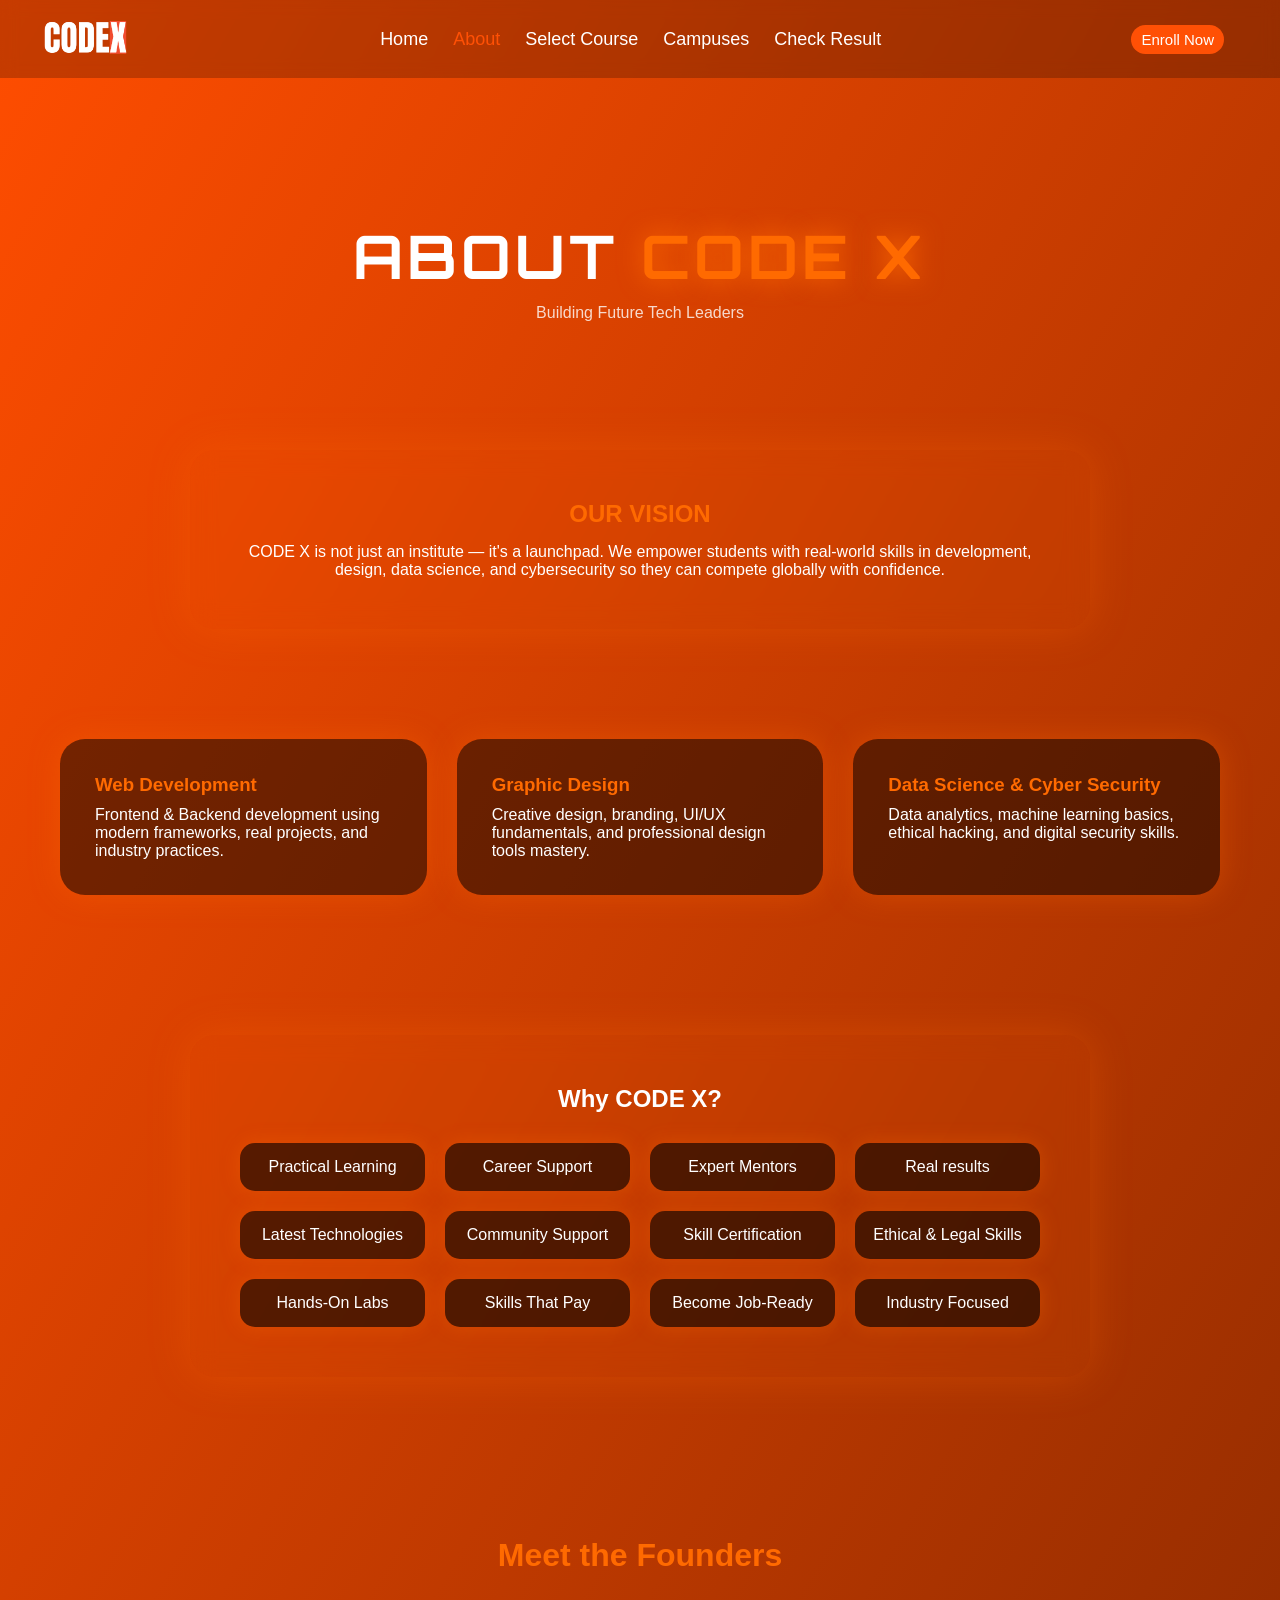
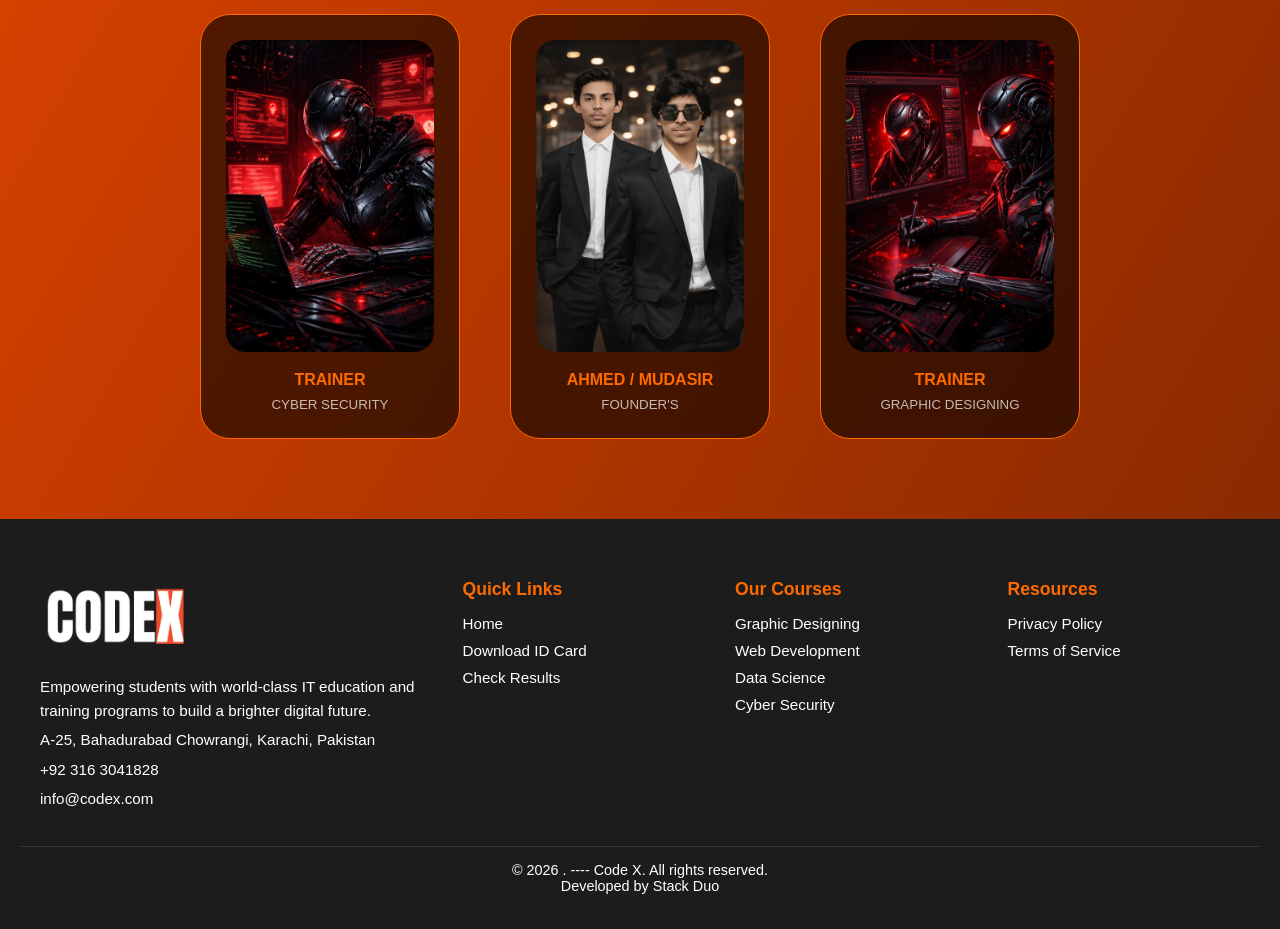
==== about.html @ 14b58bdc "card UI UX done" ====
<!DOCTYPE html>
<html lang="en">
<head>
  <meta charset="UTF-8" />
  <meta name="viewport" content="width=device-width, initial-scale=1.0" />
  <title>Code X - About</title>
  <!-- <link rel="stylesheet" href="style.css" /> -->
  <link rel="stylesheet" href="about.css">
  <link href="https://fonts.googleapis.com/css2?family=Orbitron:wght@400;600&family=Poppins:wght@300;400;500&display=swap" rel="stylesheet">
</head>
<body>

  <!-- HEADER START -->
  <header class="navbar">
    <div class="logo">
      <a href="index.html">
        <img src="./Images/codex withou bg head.png" alt="Code X Logo">
      </a>
    </div>

    <ul class="nav-links">
      <li><a href="index.html">Home</a></li>
      <li><a href="about.html" class="active">About</a></li>

      <li class="dropdown" onmouseover="show()" onmouseout="hide()">
        Select Course
        <div class="dropdown-menu" id="courseMenu">
          <p><a href="reg-form.html">graphic designing</a></p>
          <p><a href="reg-form.html">web-development</a></p>
          <p><a href="reg-form.html">data science</a></p>
          <p><a href="reg-form.html">cyber security</a></p>
        </div>
      </li>

      <li><a href="campuses.html">Campuses</a></li>
      <li><a href="check.html">Check Result</a></li>
    </ul>

    <button class="enroll-btn"><a href="reg-form.html">Enroll Now</a></button>
  </header>
  <!-- HEADER-END -->

  <section class="hero-about">
    <h1>ABOUT <span>CODE X</span></h1>
    <p>Building Future Tech Leaders</p>
  </section>

  <section class="vision glass">
    <h2>OUR VISION</h2>
    <p>
      CODE X is not just an institute — it's a launchpad.
      We empower students with real-world skills in development,
      design, data science, and cybersecurity so they can compete
      globally with confidence.
    </p>
  </section>

  <section class="courses">
    <div class="course glow">
      <h3>Web Development</h3>
      <p>Frontend & Backend development using modern frameworks,
         real projects, and industry practices.</p>
    </div>

    <div class="course glow">
      <h3>Graphic Design</h3>
      <p>Creative design, branding, UI/UX fundamentals, and
         professional design tools mastery.</p>
    </div>

    <div class="course glow">
      <h3>Data Science & Cyber Security</h3>
      <p>Data analytics, machine learning basics, ethical hacking,
         and digital security skills.</p>
    </div>
  </section>

  <section class="why glass">
    <h2>Why CODE X?</h2>
    <div class="why-grid">
      <span>Practical Learning</span>
      <span>Career Support</span>
      <span>Expert Mentors</span>
      <span>Real results</span>
      <span>Latest Technologies</span>
      <span>Community Support</span>
      <span>Skill Certification</span>
      <span>Ethical & Legal Skills</span>
      <span>Hands-On Labs</span>
      <span>Skills That Pay</span>
      <span>Become Job-Ready</span>
      <span>Industry Focused</span>
    </div>
  </section>

  <section class="founders">
    <h2>Meet the Founders</h2>
    <div class="founder-wrap">
      <div class="founder-card">
        <img src="Images/ROBORT-E.png" alt="Trainer Cyber">
        <h4>TRAINER</h4>
        <small>CYBER SECURITY</small>
      </div>

      <div class="founder-card">
        <img src="Images/founders.png" alt="Founder">
        <h4>AHMED / MUDASIR</h4>
        <small>FOUNDER'S</small>
      </div>

      <div class="founder-card">
        <img src="Images/ROBORT=T.png" alt="Trainer Graphic">
        <h4>TRAINER</h4>
        <small>GRAPHIC DESIGNING</small>
      </div>
    </div>
  </section>

<!-- FOOTER START -->
<footer class="footer">
  <div class="footer-container">
    <!-- Logo & Description -->
    <div class="footer-about">
      <img src="./Images/codex withou bg head.png" alt="Code X Logo" class="footer-logo">
      <p>Empowering students with world-class IT education and training programs to build a brighter digital future.</p>
      <p><i class="fas fa-map-marker-alt"></i> A-25, Bahadurabad Chowrangi, Karachi, Pakistan</p>
      <p><i class="fas fa-phone-alt"></i> +92 316 3041828</p>
      <p><i class="fas fa-envelope"></i> info@codex.com</p>
    </div>

    <!-- Quick Links -->
    <div class="footer-links">
      <h3>Quick Links</h3>
      <ul>
        <li>Home</li>
        <li>Download ID Card</li>
        <li>Check Results</li>
      </ul>
    </div>

    <!-- Our Courses -->
    <div class="footer-courses">
      <h3>Our Courses</h3>
      <ul>
        <li>Graphic Designing</li>
        <li>Web Development</li>
        <li>Data Science</li>
        <li>Cyber Security</li>
      </ul>
    </div>

    <!-- Resources -->
    <div class="footer-resources">
      <h3>Resources</h3>
      <ul>
        <li>Privacy Policy</li>
        <li>Terms of Service</li>
      </ul>
    </div>
  </div>

  <!-- Footer Bottom -->
  <div class="footer-bottom">
    <p>© 2026 . ---- Code X. All rights reserved. <br> Developed by Stack Duo</p>
  </div>
</footer>




  
  <script src="script.js"></script>
</body>
</html>
---- style.css ----
* {
  margin: 0;
  padding: 0;
  box-sizing: border-box;
}

body {
  min-height: 150vh;
  font-family: Arial, Helvetica, sans-serif;

  background: linear-gradient(
    120deg,
    #ff4d00,
    #000000,
    #ff5005
  );

  background-size: 400% 400%;
  animation: gradientMove 8s ease infinite;
  
  display: flex;
  flex-direction: column;

  margin: 0;

}

/* GRADIENT ANIMATION */
@keyframes gradientMove {
  0% { background-position: 0% 50%; }
  50% { background-position: 100% 50%; }
  100% { background-position: 0% 50%; }
}
 /* header start */
/* NAVBAR */
.navbar {
  position: fixed;
  top: 0;
  left: 0;
  width: 100%;

  display: flex;
  align-items: center;
  justify-content: space-between;
  padding: 15px 40px;

  background: rgba(0, 0, 0, 0.218);
  backdrop-filter: blur(8px);
  z-index: 1000;
  
}


.navbar a{
  text-decoration: none;
  color: white;
    font-size: 18px;
  cursor: pointer;
  position: relative;  
}

.nav-links li a {
  color: white;             /* default color for all links */
  font-size: 18px;
  text-decoration: none;
  cursor: pointer;
  position: relative;
  transition: color 0.3s;
}

/* Hover effect */
.nav-links li a:hover {
  color: #ff5005;           /* hover color */
}

/* Active/current link */
.nav-links li a.active {
  color: #ff5005;           /* highlight color for active link */
  font-weight: bold;         /* optional: makes it stand out */
}






/* LOGO */
.logo img {
  width: 90px;
}

/* NAV LINKS */
.nav-links {
  display: flex;
  list-style: none;
  gap: 25px;
}

.nav-links li {
  color: white;
  font-size: 18px;
  cursor: pointer;
  position: relative;
}


/* DROPDOWN */
.dropdown-menu {
  position: absolute;
  top: 30px;
  left: 0;
  background: #ff5005;
  border-radius: 8px;
  display: none;
  min-width: 180px;
}

.dropdown-menu p {
  padding: 10px;
  color: white;
}

.dropdown-menu p:hover {
  background: rgba(0,0,0,0.2);
}

/* BUTTON */
.enroll-btn {
  background: #ff5005;
  border: none;         
  padding: 6px 10px;
  border-radius: 20px;
  color: white;
  cursor: pointer;
  margin-right: 16px;
}

.enroll-btn a{
  text-decoration: none;
 font-size: 15px;
}

.enroll-btn:hover {
  background: #ff6a4d;
}
 /* header end */

 
/* HERO SECTION */



.hero h1 {
  font-size: 72px;
  color: #ffffff;

  text-shadow:    
    0 0 10px #ff5005,
    0 0 20px #ff5005,
    0 0 40px #ff0000,
    0 0 80px #ffffff;
    font-family: 'Segoe UI', Tahoma, Geneva, Verdana, sans-serif

}

.hero h2{
    margin-top: 30px;
    margin-bottom: 30px;
}
.typing-text {
  font-size: 30px;  
  color: #ffffff;
  font-weight: bold;
  text-shadow:
    0 0 5px #ffffff,
    0 0 10px #ff5005,
    0 0 20px hsl(0, 100%, 100%);
  border-right: 2px solid #ff5005;
  padding-right: 2px;
  white-space: nowrap;
  overflow: hidden;
}

.hero button{
    margin-top: 15px;
}

    html {
  scroll-behavior: smooth;
}

.hero{
    
  position: absolute;
  top: 50%;
  left: 50%;
  transform: translate(-50%, -50%);
  text-align: center;
  width: 600px;
  height: 200px;
  border-radius: 50px;
  background: rgba(255, 255, 255, 0);
  backdrop-filter: blur(14px);
  -webkit-backdrop-filter: blur(14px);

  border: 1px solid rgba(255, 255, 255, 0.292);
  box-shadow:
    inset 0 1px 1px rgba(255, 255, 255, 0.15),
    0 10px 35px rgba(255, 255, 255, 0.6);
}

.hero-btn a{
  text-decoration: none;
  color: #ffffff;
}



.hero-btn {
  background: #ff5005;
  border: none;         
  padding: 8px 18px;
  border-radius: 20px;
  color: white;
  font-weight: bold;
  cursor: pointer;
  margin-right: 16px;
}

.hero-btn:hover {
  background: #ff6a4d;
    transform: translateY(-2px);
  box-shadow: 0 10px 25px rgba(255, 122, 0, 0.35);
}

a{
  font-size: 16px;
  text-decoration: none;
}

.footer {
  background-color: #1c1c1c;
  color: #fff;
  padding: 60px 20px 20px 20px;
  font-family: 'Arial', sans-serif;
}

.footer-container {
  display: flex;
  flex-wrap: wrap;
  justify-content: space-between;
  max-width: 1200px;
  margin: auto;
  gap: 40px;
}

.footer-about {
  flex: 1 1 300px;
}

.footer-about .footer-logo {
  width: 150px;
  margin-bottom: 15px;
}

.footer-about p {
  font-size: 0.95em;
  line-height: 1.6;
  margin: 5px 0;
}

.footer-links, .footer-courses, .footer-resources {
  flex: 1 1 150px;
}

.footer-links h3,
.footer-courses h3,
.footer-resources h3 {
  color: #ff6a00;
  margin-bottom: 15px;
  font-size: 1.1em;
}

.footer-links ul,
.footer-courses ul,
.footer-resources ul {
  list-style: none;
  padding: 0;
}

.footer-links ul li,
.footer-courses ul li,
.footer-resources ul li {
  margin-bottom: 10px;
  font-size: 0.95em;
}

.footer-bottom {
  text-align: center;
  padding: 15px 0;
  border-top: 1px solid #333;
  font-size: 0.9em;
  margin-top: 30px;
}
main {
  flex: 1; /* content space le, footer ko neeche push kare */
}
.footer {
  margin-top: auto; /* automatically footer ko bottom me push kare */
}
.active {
  color: #ff5005 !important;
}
---- about.css ----
*{
  margin:0;
  padding:0;
  box-sizing:border-box;
}

body{
  font-family:'Poppins',sans-serif;

  color:#fff;
}

/* HERO */
.hero-about{
  height:60vh;
  display:flex;
  flex-direction:column;
  justify-content:center;
  align-items:center;
}

.hero-about h1{
  font-family:'Orbitron',sans-serif;
  font-size:60px;
  letter-spacing:4px;
}

.hero-about span{
  color:#ff6a00;
  text-shadow:0 0 25px #ff6a00;
}

.hero-about p{
  margin-top:10px;
  opacity:.8;
}

/* GLASS EFFECT */
.glass{
  background:rgba(255,106,0,.08);
  backdrop-filter:blur(12px);
  border-radius:25px;
  box-shadow:0 0 40px rgba(255,106,0,.3);
}

/* VISION */
.vision{
  max-width:900px;
  margin:50px auto;
  padding:50px;
  text-align:center;
  margin-top: -90px;
}

.vision h2{
  color:#ff6a00;
  margin-bottom:15px;
}

/* COURSES */
.courses{
  display:grid;
  grid-template-columns:repeat(auto-fit,minmax(280px,1fr));
  gap:30px;
  padding:60px;
}

.course{
  padding:35px;
  border-radius:25px;
  background:rgba(0,0,0,.5);
  transition:.4s;
}

.course h3{
  color:#ff6a00;
  margin-bottom:10px;
}

.course:hover{
  transform:translateY(-15px) scale(1.03);
}

/* GLOW */
.glow{
  box-shadow:0 0 30px rgba(255,106,0,.35);
}

/* WHY */
.why{
  max-width:900px;
  margin:80px auto;
  padding:50px;
  text-align:center;
}

.why-grid{
  display:grid;
  grid-template-columns:repeat(auto-fit,minmax(180px,1fr));
  gap:20px;
  margin-top:30px;
}

.why-grid span{
  padding:15px;
  border-radius:15px;
  background:rgba(0,0,0,.6);
  box-shadow:0 0 20px rgba(255,106,0,.3);
}

/* FOUNDERS */
.founders{
  text-align: center;
  padding: 80px 20px;
}

/* Heading */
.founders h2{
  color: #ff6a00;
  font-size: 32px;
  margin-bottom: 40px;
}

/* Cards Wrapper */
.founder-wrap{
  display: flex;
  justify-content: center;
  gap: 50px;
  flex-wrap: wrap;
}

/* Card */
.founder-card{
  width: 260px;
  padding: 25px;
  border-radius: 30px;
  background: rgba(0,0,0,.6);
  transition: 0.4s ease;
  border: 1px solid #ff6a00;
}

/* Image */
.founder-card img{
  width: 100%;
  border-radius: 20px;
  margin-bottom: 15px;
}

/* Hover */
.founder-card:hover{
  transform: scale(1.08);
  box-shadow: 0 0 25px rgba(255,106,0,0.6);
}

/* Name */
.founder-card h4{
  color: #ff6a00;
  margin-bottom: 6px;
}

/* Role */
.founder-card small{
  color: #fff;
  opacity: 0.7;
}



.footer {
  background-color: #1c1c1c;
  color: #fff;
  padding: 60px 20px 20px 20px;
  font-family: 'Arial', sans-serif;
}

.footer-container {
  display: flex;
  flex-wrap: wrap;
  justify-content: space-between;
  max-width: 1200px;
  margin: auto;
  gap: 40px;
}

.footer-about {
  flex: 1 1 300px;
}

.footer-about .footer-logo {
  width: 150px;
  margin-bottom: 15px;
}

.footer-about p {
  font-size: 0.95em;
  line-height: 1.6;
  margin: 5px 0;
}

.footer-links, .footer-courses, .footer-resources {
  flex: 1 1 150px;
}

.footer-links h3,
.footer-courses h3,
.footer-resources h3 {
  color: #ff6a00;
  margin-bottom: 15px;
  font-size: 1.1em;
}

.footer-links ul,
.footer-courses ul,
.footer-resources ul {
  list-style: none;
  padding: 0;
}

.footer-links ul li,
.footer-courses ul li,
.footer-resources ul li {
  margin-bottom: 10px;
  font-size: 0.95em;
}

.footer-bottom {
  text-align: center;
  padding: 15px 0;
  border-top: 1px solid #333;
  font-size: 0.9em;
  margin-top: 30px;
}
main {
  flex: 1; /* content space le, footer ko neeche push kare */
}
.footer {
  margin-top: auto; /* automatically footer ko bottom me push kare */
}

* {
  margin: 0;
  padding: 0;
  box-sizing: border-box;
}

body {
  min-height: 150vh;
  font-family: Arial, Helvetica, sans-serif;

  background: linear-gradient(
    120deg,
    #ff4d00,
    #000000,
    #ff5005
  );

  background-size: 400% 400%;
  animation: gradientMove 8s ease infinite;
  
  /* display: flex; */
  flex-direction: column;

  margin: 0;

}

/* GRADIENT ANIMATION */
@keyframes gradientMove {
  0% { background-position: 0% 50%; }
  50% { background-position: 100% 50%; }
  100% { background-position: 0% 50%; }
}
 /* header start */
/* NAVBAR */
.navbar {
  position: fixed;
  top: 0;
  left: 0;
  width: 100%;

  display: flex;
  align-items: center;
  justify-content: space-between;
  padding: 15px 40px;

  background: rgba(0, 0, 0, 0.218);
  backdrop-filter: blur(8px);
  z-index: 1000;
  
}
 
.navbar a{
  text-decoration: none;
  color: white;
    font-size: 18px;
  cursor: pointer;
  position: relative;  
}

/* LOGO */
.logo img {
  width: 90px;
}

/* NAV LINKS */
.nav-links {
  display: flex;
  list-style: none;
  gap: 25px;
}

.nav-links li {
  color: white;
  font-size: 18px;
  cursor: pointer;
  position: relative;
}

.nav-links li:hover {
  color: #ff5005;
}

/* DROPDOWN */
.dropdown-menu {
  position: absolute;
  top: 30px;
  left: 0;
  background: #ff5005;
  border-radius: 8px;
  display: none;
  min-width: 180px;
}

.dropdown-menu p {
  padding: 10px;
  color: white;
}

.dropdown-menu p:hover {
  background: rgba(0,0,0,0.2);
}

/* BUTTON */
.enroll-btn {
  background: #ff5005;
  border: none;         
  padding: 6px 10px;
  border-radius: 20px;
  color: white;
  cursor: pointer;
  margin-right: 16px;
}

.enroll-btn a{
  text-decoration: none;
 font-size: 15px;
}

.enroll-btn:hover {
  background: #ff6a4d;
}
.active {
  color: #ff5005 !important;
  }
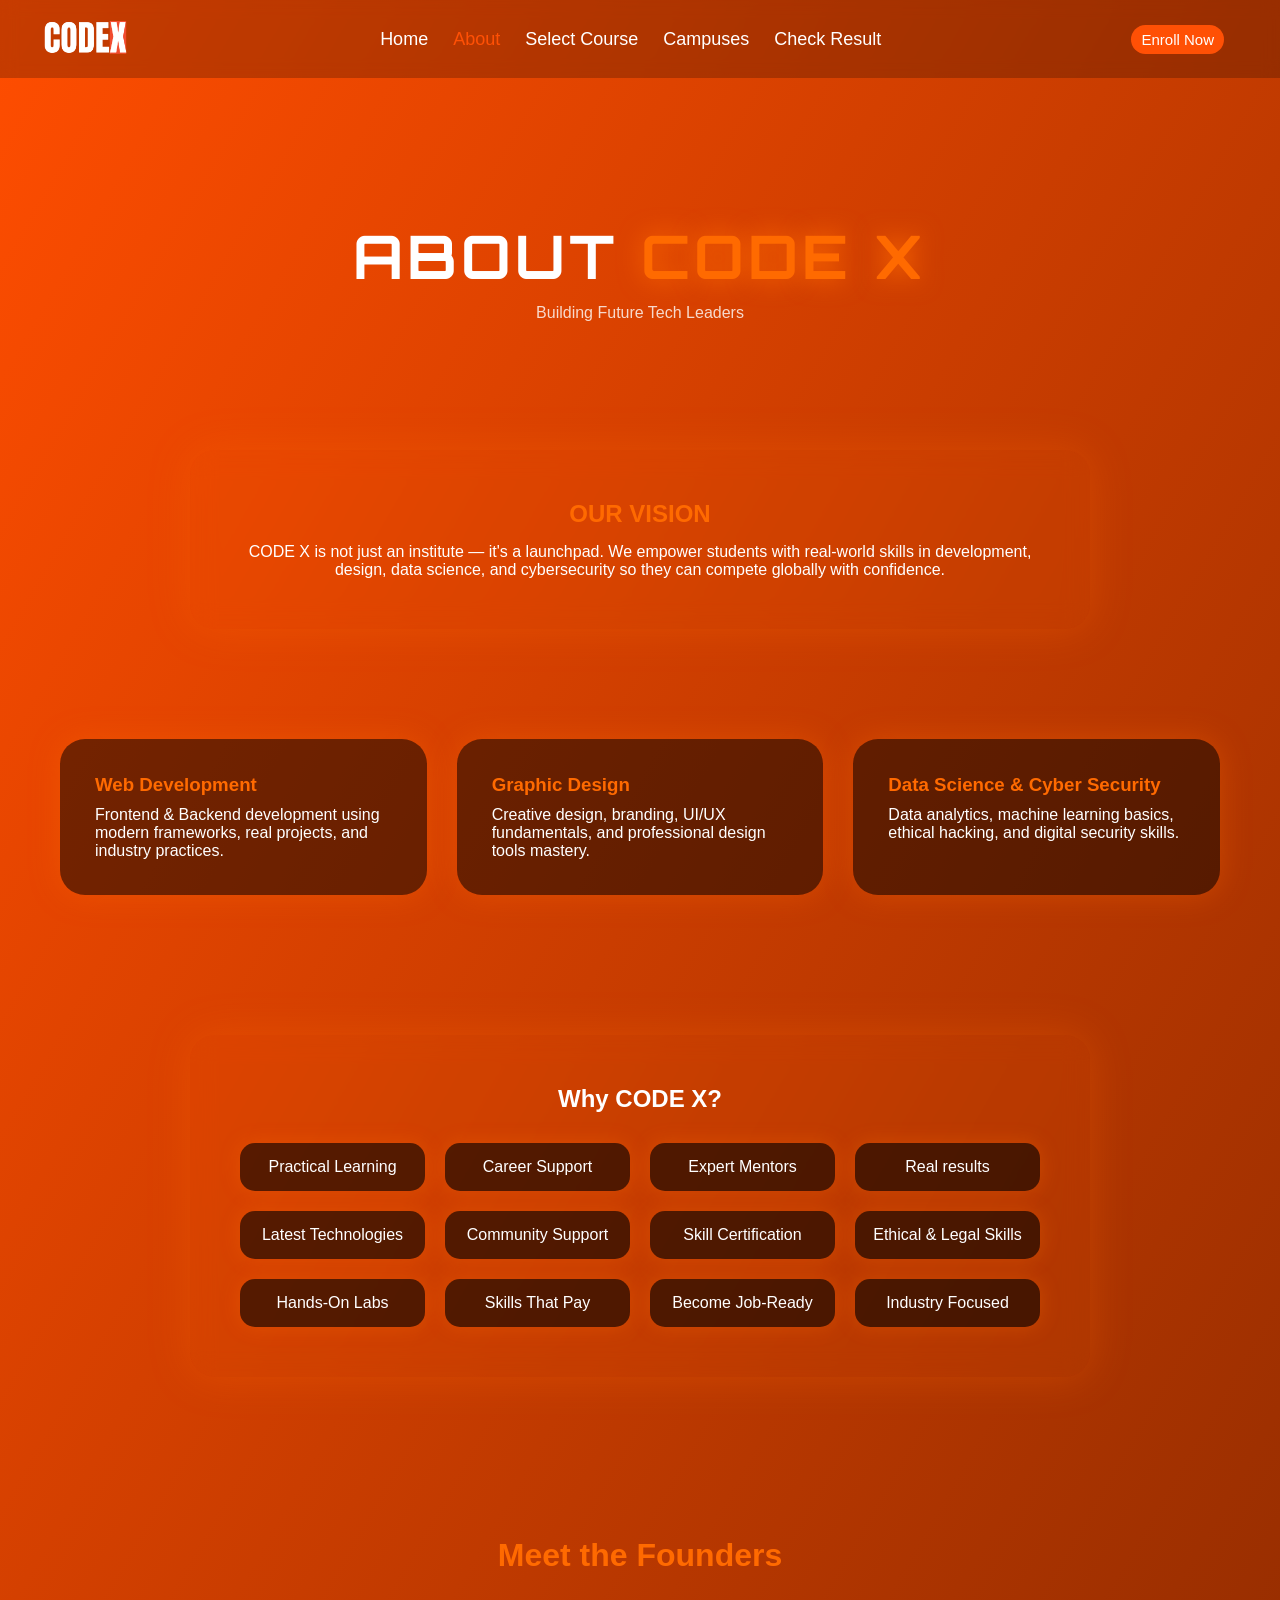
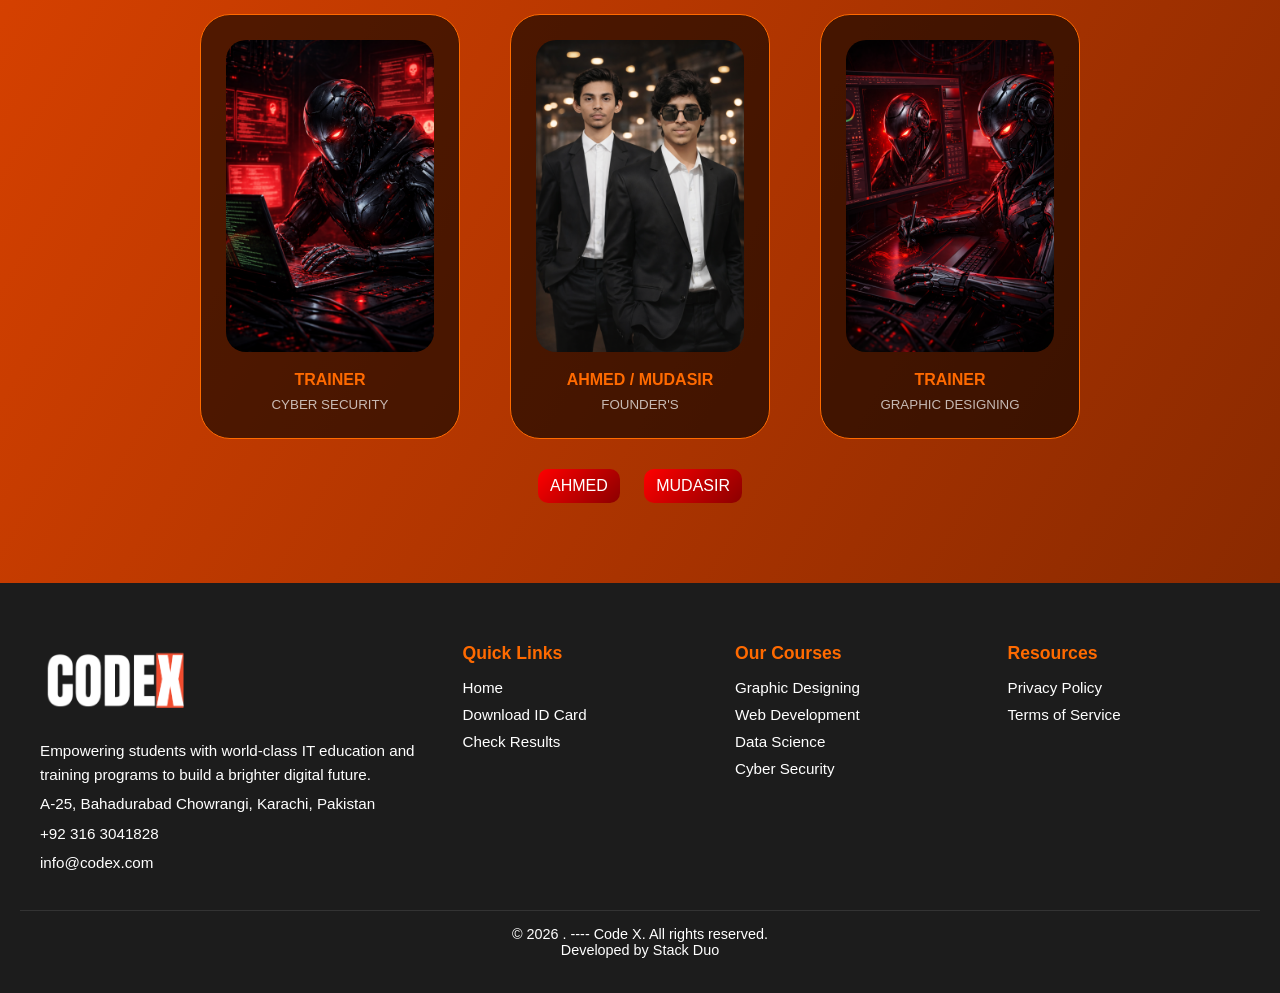
==== commit c45a1650: "about-section/card-back/updated" ====
--- a/about.html
+++ b/about.html
@@ -114,6 +114,9 @@
         <small>GRAPHIC DESIGNING</small>
       </div>
     </div>
+   <a href="https://github.com/Ahmed-Qureshi-dev" class="github-btn">AHMED</a>
+<a href="https://github.com/mudassirakram30" class="github-btn">MUDASIR</a>
+
   </section>
 
 <!-- FOOTER START -->
--- a/about.css
+++ b/about.css
@@ -361,4 +361,20 @@
 }
 .active {
   color: #ff5005 !important;
-  }+  }
+
+  .github-btn{
+    text-decoration: none;
+    color: #fff;
+   background: linear-gradient(135deg, #ff0000, #8b0000);
+    padding: 8px 12px;
+    border-radius: 10px;
+    margin: 0 10px;
+    display: inline-block;
+    margin-top: 30px;
+  }
+
+  .github-btn:hover {
+    transform: translateY(-2px);
+    box-shadow: 0 12px 30px rgba(255, 255, 255, 0.7);
+}
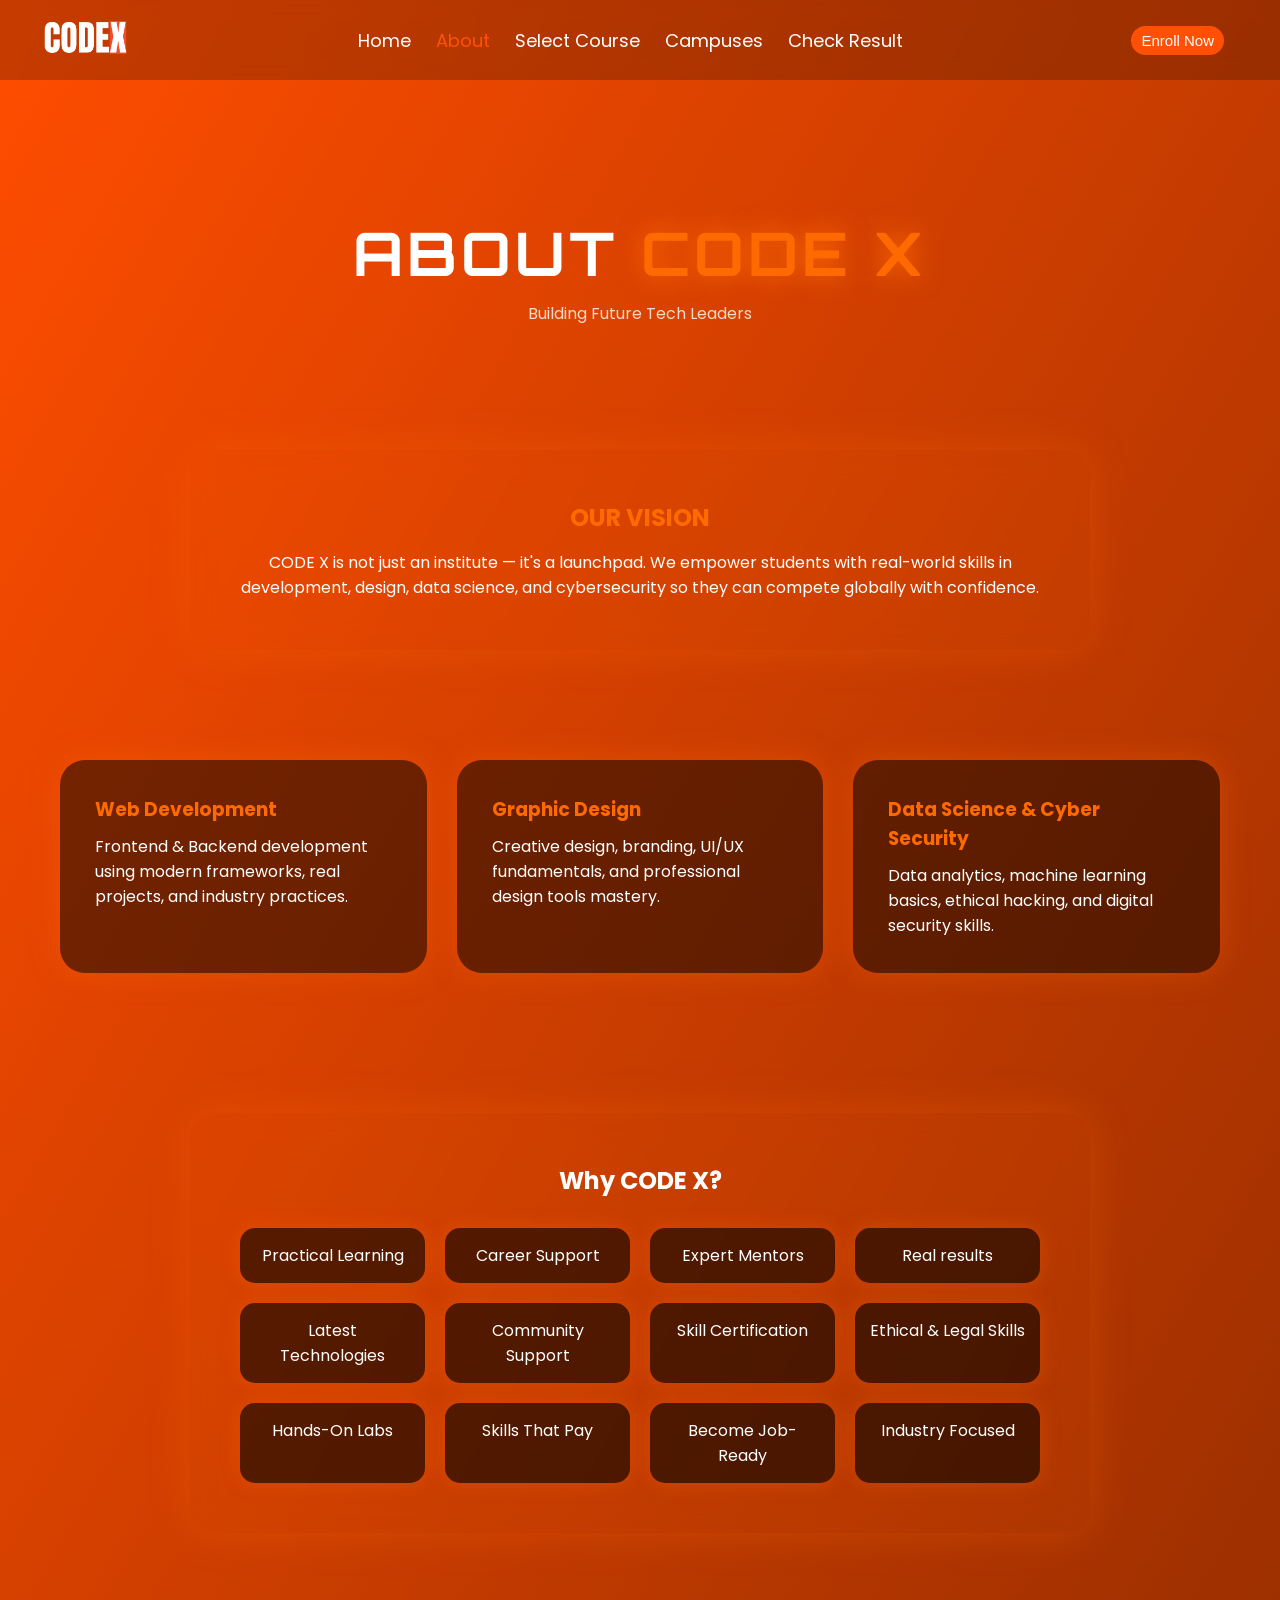
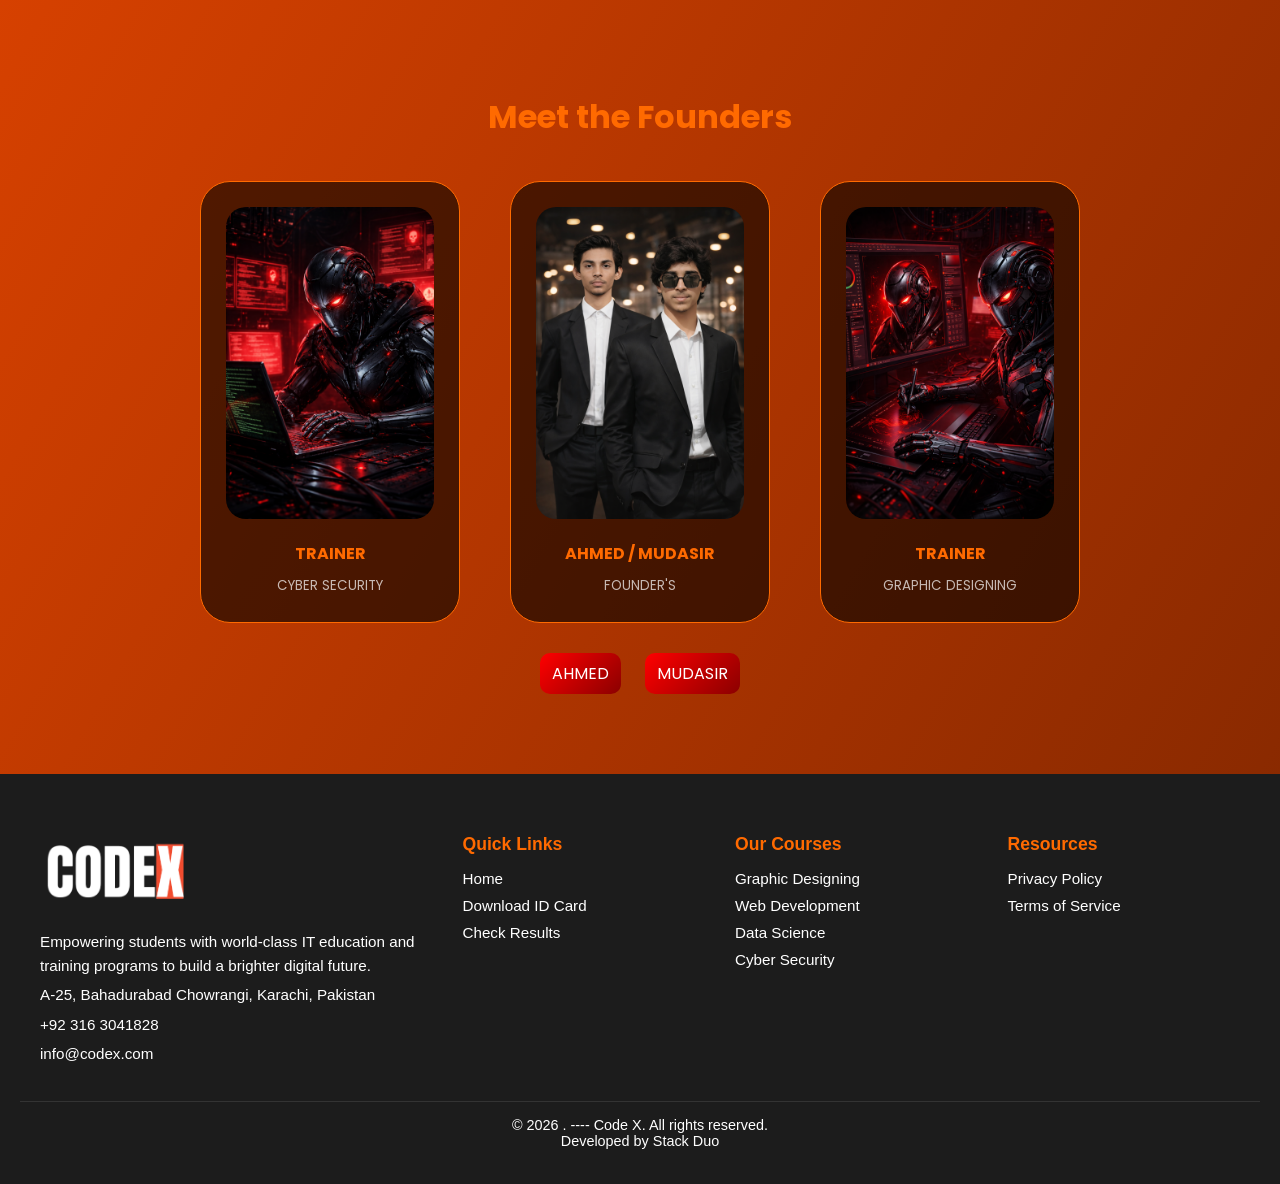
==== commit 531251a3: "formating" ====
--- a/about.html
+++ b/about.html
@@ -1,16 +1,18 @@
 <!DOCTYPE html>
 <html lang="en">
+
 <head>
   <meta charset="UTF-8" />
   <meta name="viewport" content="width=device-width, initial-scale=1.0" />
   <title>Code X - About</title>
-  <!-- <link rel="stylesheet" href="style.css" /> -->
   <link rel="stylesheet" href="about.css">
-  <link href="https://fonts.googleapis.com/css2?family=Orbitron:wght@400;600&family=Poppins:wght@300;400;500&display=swap" rel="stylesheet">
+  <link
+    href="https://fonts.googleapis.com/css2?family=Orbitron:wght@400;600&family=Poppins:wght@300;400;500&display=swap"
+    rel="stylesheet">
 </head>
+
 <body>
 
-  <!-- HEADER START -->
   <header class="navbar">
     <div class="logo">
       <a href="index.html">
@@ -38,7 +40,6 @@
 
     <button class="enroll-btn"><a href="reg-form.html">Enroll Now</a></button>
   </header>
-  <!-- HEADER-END -->
 
   <section class="hero-about">
     <h1>ABOUT <span>CODE X</span></h1>
@@ -59,19 +60,19 @@
     <div class="course glow">
       <h3>Web Development</h3>
       <p>Frontend & Backend development using modern frameworks,
-         real projects, and industry practices.</p>
+        real projects, and industry practices.</p>
     </div>
 
     <div class="course glow">
       <h3>Graphic Design</h3>
       <p>Creative design, branding, UI/UX fundamentals, and
-         professional design tools mastery.</p>
+        professional design tools mastery.</p>
     </div>
 
     <div class="course glow">
       <h3>Data Science & Cyber Security</h3>
       <p>Data analytics, machine learning basics, ethical hacking,
-         and digital security skills.</p>
+        and digital security skills.</p>
     </div>
   </section>
 
@@ -114,64 +115,56 @@
         <small>GRAPHIC DESIGNING</small>
       </div>
     </div>
-   <a href="https://github.com/Ahmed-Qureshi-dev" class="github-btn">AHMED</a>
-<a href="https://github.com/mudassirakram30" class="github-btn">MUDASIR</a>
 
+    <a href="https://github.com/Ahmed-Qureshi-dev" class="github-btn" target="_blank">AHMED</a>
+    <a href="https://github.com/mudassirakram30" class="github-btn" target="_blank">MUDASIR</a>
   </section>
 
-<!-- FOOTER START -->
-<footer class="footer">
-  <div class="footer-container">
-    <!-- Logo & Description -->
-    <div class="footer-about">
-      <img src="./Images/codex withou bg head.png" alt="Code X Logo" class="footer-logo">
-      <p>Empowering students with world-class IT education and training programs to build a brighter digital future.</p>
-      <p><i class="fas fa-map-marker-alt"></i> A-25, Bahadurabad Chowrangi, Karachi, Pakistan</p>
-      <p><i class="fas fa-phone-alt"></i> +92 316 3041828</p>
-      <p><i class="fas fa-envelope"></i> info@codex.com</p>
+  <footer class="footer">
+    <div class="footer-container">
+      <div class="footer-about">
+        <img src="./Images/codex withou bg head.png" alt="Code X Logo" class="footer-logo">
+        <p>Empowering students with world-class IT education and training programs to build a brighter digital future.
+        </p>
+        <p>A-25, Bahadurabad Chowrangi, Karachi, Pakistan</p>
+        <p>+92 316 3041828</p>
+        <p>info@codex.com</p>
+      </div>
+
+      <div class="footer-links">
+        <h3>Quick Links</h3>
+        <ul>
+          <li>Home</li>
+          <li>Download ID Card</li>
+          <li>Check Results</li>
+        </ul>
+      </div>
+
+      <div class="footer-courses">
+        <h3>Our Courses</h3>
+        <ul>
+          <li>Graphic Designing</li>
+          <li>Web Development</li>
+          <li>Data Science</li>
+          <li>Cyber Security</li>
+        </ul>
+      </div>
+
+      <div class="footer-resources">
+        <h3>Resources</h3>
+        <ul>
+          <li>Privacy Policy</li>
+          <li>Terms of Service</li>
+        </ul>
+      </div>
     </div>
 
-    <!-- Quick Links -->
-    <div class="footer-links">
-      <h3>Quick Links</h3>
-      <ul>
-        <li>Home</li>
-        <li>Download ID Card</li>
-        <li>Check Results</li>
-      </ul>
+    <div class="footer-bottom">
+      <p>© 2026 . ---- Code X. All rights reserved.<br>Developed by Stack Duo</p>
     </div>
+  </footer>
 
-    <!-- Our Courses -->
-    <div class="footer-courses">
-      <h3>Our Courses</h3>
-      <ul>
-        <li>Graphic Designing</li>
-        <li>Web Development</li>
-        <li>Data Science</li>
-        <li>Cyber Security</li>
-      </ul>
-    </div>
-
-    <!-- Resources -->
-    <div class="footer-resources">
-      <h3>Resources</h3>
-      <ul>
-        <li>Privacy Policy</li>
-        <li>Terms of Service</li>
-      </ul>
-    </div>
-  </div>
-
-  <!-- Footer Bottom -->
-  <div class="footer-bottom">
-    <p>© 2026 . ---- Code X. All rights reserved. <br> Developed by Stack Duo</p>
-  </div>
-</footer>
-
-
-
-
-  
   <script src="script.js"></script>
 </body>
-</html>
+
+</html>
--- a/about.css
+++ b/about.css
@@ -1,176 +1,166 @@
-*{
-  margin:0;
-  padding:0;
-  box-sizing:border-box;
-}
-
-body{
-  font-family:'Poppins',sans-serif;
-
-  color:#fff;
-}
-
-/* HERO */
-.hero-about{
-  height:60vh;
-  display:flex;
-  flex-direction:column;
-  justify-content:center;
-  align-items:center;
-}
-
-.hero-about h1{
-  font-family:'Orbitron',sans-serif;
-  font-size:60px;
-  letter-spacing:4px;
-}
-
-.hero-about span{
-  color:#ff6a00;
-  text-shadow:0 0 25px #ff6a00;
-}
-
-.hero-about p{
-  margin-top:10px;
-  opacity:.8;
-}
-
-/* GLASS EFFECT */
-.glass{
-  background:rgba(255,106,0,.08);
-  backdrop-filter:blur(12px);
-  border-radius:25px;
-  box-shadow:0 0 40px rgba(255,106,0,.3);
-}
-
-/* VISION */
-.vision{
-  max-width:900px;
-  margin:50px auto;
-  padding:50px;
-  text-align:center;
+* {
+  margin: 0;
+  padding: 0;
+  box-sizing: border-box;
+}
+
+body {
+  font-family: 'Poppins', sans-serif;
+  color: #fff;
+  min-height: 150vh;
+  background: linear-gradient(120deg, #ff4d00, #000000, #ff5005);
+  background-size: 400% 400%;
+  animation: gradientMove 8s ease infinite;
+  flex-direction: column;
+  margin: 0;
+}
+
+.hero-about {
+  height: 60vh;
+  display: flex;
+  flex-direction: column;
+  justify-content: center;
+  align-items: center;
+}
+
+.hero-about h1 {
+  font-family: 'Orbitron', sans-serif;
+  font-size: 60px;
+  letter-spacing: 4px;
+}
+
+.hero-about span {
+  color: #ff6a00;
+  text-shadow: 0 0 25px #ff6a00;
+}
+
+.hero-about p {
+  margin-top: 10px;
+  opacity: .8;
+}
+
+.glass {
+  background: rgba(255, 106, 0, .08);
+  backdrop-filter: blur(12px);
+  border-radius: 25px;
+  box-shadow: 0 0 40px rgba(255, 106, 0, .3);
+}
+
+.vision {
+  max-width: 900px;
+  margin: 50px auto;
+  padding: 50px;
+  text-align: center;
   margin-top: -90px;
 }
 
-.vision h2{
-  color:#ff6a00;
-  margin-bottom:15px;
-}
-
-/* COURSES */
-.courses{
-  display:grid;
-  grid-template-columns:repeat(auto-fit,minmax(280px,1fr));
-  gap:30px;
-  padding:60px;
-}
-
-.course{
-  padding:35px;
-  border-radius:25px;
-  background:rgba(0,0,0,.5);
-  transition:.4s;
-}
-
-.course h3{
-  color:#ff6a00;
-  margin-bottom:10px;
-}
-
-.course:hover{
-  transform:translateY(-15px) scale(1.03);
-}
-
-/* GLOW */
-.glow{
-  box-shadow:0 0 30px rgba(255,106,0,.35);
-}
-
-/* WHY */
-.why{
-  max-width:900px;
-  margin:80px auto;
-  padding:50px;
-  text-align:center;
-}
-
-.why-grid{
-  display:grid;
-  grid-template-columns:repeat(auto-fit,minmax(180px,1fr));
-  gap:20px;
-  margin-top:30px;
-}
-
-.why-grid span{
-  padding:15px;
-  border-radius:15px;
-  background:rgba(0,0,0,.6);
-  box-shadow:0 0 20px rgba(255,106,0,.3);
-}
-
-/* FOUNDERS */
-.founders{
+.vision h2 {
+  color: #ff6a00;
+  margin-bottom: 15px;
+}
+
+.courses {
+  display: grid;
+  grid-template-columns: repeat(auto-fit, minmax(280px, 1fr));
+  gap: 30px;
+  padding: 60px;
+}
+
+.course {
+  padding: 35px;
+  border-radius: 25px;
+  background: rgba(0, 0, 0, .5);
+  transition: .4s;
+}
+
+.course h3 {
+  color: #ff6a00;
+  margin-bottom: 10px;
+}
+
+.course:hover {
+  transform: translateY(-15px) scale(1.03);
+}
+
+.glow {
+  box-shadow: 0 0 30px rgba(255, 106, 0, .35);
+}
+
+.why {
+  max-width: 900px;
+  margin: 80px auto;
+  padding: 50px;
+  text-align: center;
+}
+
+.why-grid {
+  display: grid;
+  grid-template-columns: repeat(auto-fit, minmax(180px, 1fr));
+  gap: 20px;
+  margin-top: 30px;
+}
+
+.why-grid span {
+  padding: 15px;
+  border-radius: 15px;
+  background: rgba(0, 0, 0, .6);
+  box-shadow: 0 0 20px rgba(255, 106, 0, .3);
+}
+
+.founders {
   text-align: center;
   padding: 80px 20px;
 }
 
-/* Heading */
-.founders h2{
+.founders h2 {
   color: #ff6a00;
   font-size: 32px;
   margin-bottom: 40px;
 }
 
-/* Cards Wrapper */
-.founder-wrap{
+.founder-wrap {
   display: flex;
   justify-content: center;
   gap: 50px;
   flex-wrap: wrap;
 }
 
-/* Card */
-.founder-card{
+.founder-card {
   width: 260px;
   padding: 25px;
   border-radius: 30px;
-  background: rgba(0,0,0,.6);
+  background: rgba(0, 0, 0, .6);
   transition: 0.4s ease;
   border: 1px solid #ff6a00;
 }
 
-/* Image */
-.founder-card img{
+.founder-card img {
   width: 100%;
   border-radius: 20px;
   margin-bottom: 15px;
 }
 
-/* Hover */
-.founder-card:hover{
+.founder-card:hover {
   transform: scale(1.08);
-  box-shadow: 0 0 25px rgba(255,106,0,0.6);
-}
-
-/* Name */
-.founder-card h4{
+  box-shadow: 0 0 25px rgba(255, 106, 0, 0.6);
+}
+
+.founder-card h4 {
   color: #ff6a00;
   margin-bottom: 6px;
 }
 
-/* Role */
-.founder-card small{
+.founder-card small {
   color: #fff;
   opacity: 0.7;
 }
-
-
 
 .footer {
   background-color: #1c1c1c;
   color: #fff;
-  padding: 60px 20px 20px 20px;
-  font-family: 'Arial', sans-serif;
+  padding: 60px 20px 20px;
+  font-family: Arial, sans-serif;
+  margin-top: auto;
 }
 
 .footer-container {
@@ -192,12 +182,14 @@
 }
 
 .footer-about p {
-  font-size: 0.95em;
+  font-size: .95em;
   line-height: 1.6;
   margin: 5px 0;
 }
 
-.footer-links, .footer-courses, .footer-resources {
+.footer-links,
+.footer-courses,
+.footer-resources {
   flex: 1 1 150px;
 }
 
@@ -220,89 +212,43 @@
 .footer-courses ul li,
 .footer-resources ul li {
   margin-bottom: 10px;
-  font-size: 0.95em;
+  font-size: .95em;
 }
 
 .footer-bottom {
   text-align: center;
   padding: 15px 0;
   border-top: 1px solid #333;
-  font-size: 0.9em;
+  font-size: .9em;
   margin-top: 30px;
 }
-main {
-  flex: 1; /* content space le, footer ko neeche push kare */
-}
-.footer {
-  margin-top: auto; /* automatically footer ko bottom me push kare */
-}
-
-* {
-  margin: 0;
-  padding: 0;
-  box-sizing: border-box;
-}
-
-body {
-  min-height: 150vh;
-  font-family: Arial, Helvetica, sans-serif;
-
-  background: linear-gradient(
-    120deg,
-    #ff4d00,
-    #000000,
-    #ff5005
-  );
-
-  background-size: 400% 400%;
-  animation: gradientMove 8s ease infinite;
-  
-  /* display: flex; */
-  flex-direction: column;
-
-  margin: 0;
-
-}
-
-/* GRADIENT ANIMATION */
-@keyframes gradientMove {
-  0% { background-position: 0% 50%; }
-  50% { background-position: 100% 50%; }
-  100% { background-position: 0% 50%; }
-}
- /* header start */
-/* NAVBAR */
+
 .navbar {
   position: fixed;
   top: 0;
   left: 0;
   width: 100%;
-
   display: flex;
   align-items: center;
   justify-content: space-between;
   padding: 15px 40px;
-
   background: rgba(0, 0, 0, 0.218);
   backdrop-filter: blur(8px);
   z-index: 1000;
-  
-}
- 
-.navbar a{
+}
+
+.navbar a {
   text-decoration: none;
   color: white;
-    font-size: 18px;
+  font-size: 18px;
   cursor: pointer;
-  position: relative;  
-}
-
-/* LOGO */
+  position: relative;
+}
+
 .logo img {
   width: 90px;
 }
 
-/* NAV LINKS */
 .nav-links {
   display: flex;
   list-style: none;
@@ -320,7 +266,6 @@
   color: #ff5005;
 }
 
-/* DROPDOWN */
 .dropdown-menu {
   position: absolute;
   top: 30px;
@@ -337,13 +282,12 @@
 }
 
 .dropdown-menu p:hover {
-  background: rgba(0,0,0,0.2);
-}
-
-/* BUTTON */
+  background: rgba(0, 0, 0, 0.2);
+}
+
 .enroll-btn {
   background: #ff5005;
-  border: none;         
+  border: none;
   padding: 6px 10px;
   border-radius: 20px;
   color: white;
@@ -351,30 +295,45 @@
   margin-right: 16px;
 }
 
-.enroll-btn a{
+.enroll-btn a {
   text-decoration: none;
- font-size: 15px;
+  font-size: 15px;
 }
 
 .enroll-btn:hover {
   background: #ff6a4d;
 }
+
 .active {
   color: #ff5005 !important;
+}
+
+.github-btn {
+  text-decoration: none;
+  color: #fff;
+  background: linear-gradient(135deg, #ff0000, #8b0000);
+  padding: 8px 12px;
+  border-radius: 10px;
+  margin: 0 10px;
+  display: inline-block;
+  margin-top: 30px;
+}
+
+.github-btn:hover {
+  transform: translateY(-2px);
+  box-shadow: 0 12px 30px rgba(255, 255, 255, 0.7);
+}
+
+@keyframes gradientMove {
+  0% {
+    background-position: 0% 50%;
   }
 
-  .github-btn{
-    text-decoration: none;
-    color: #fff;
-   background: linear-gradient(135deg, #ff0000, #8b0000);
-    padding: 8px 12px;
-    border-radius: 10px;
-    margin: 0 10px;
-    display: inline-block;
-    margin-top: 30px;
+  50% {
+    background-position: 100% 50%;
   }
 
-  .github-btn:hover {
-    transform: translateY(-2px);
-    box-shadow: 0 12px 30px rgba(255, 255, 255, 0.7);
-}
+  100% {
+    background-position: 0% 50%;
+  }
+}
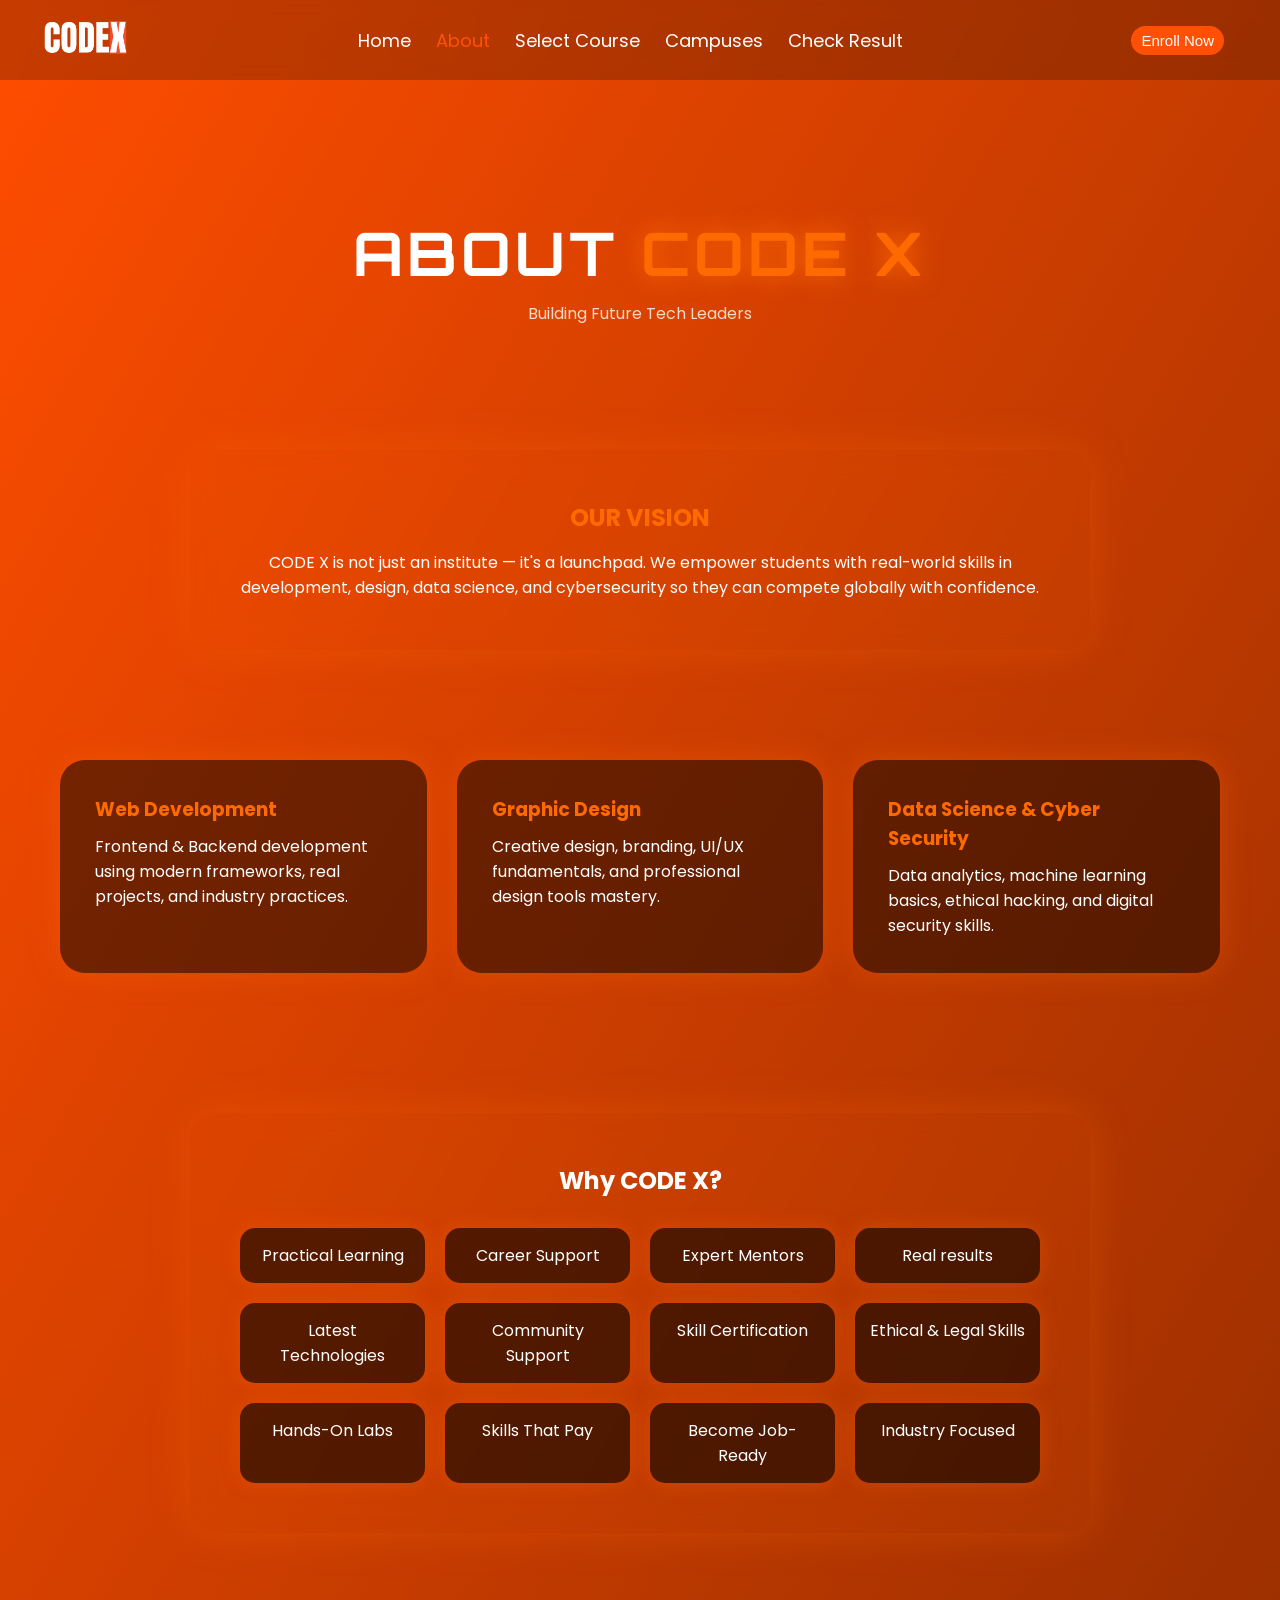
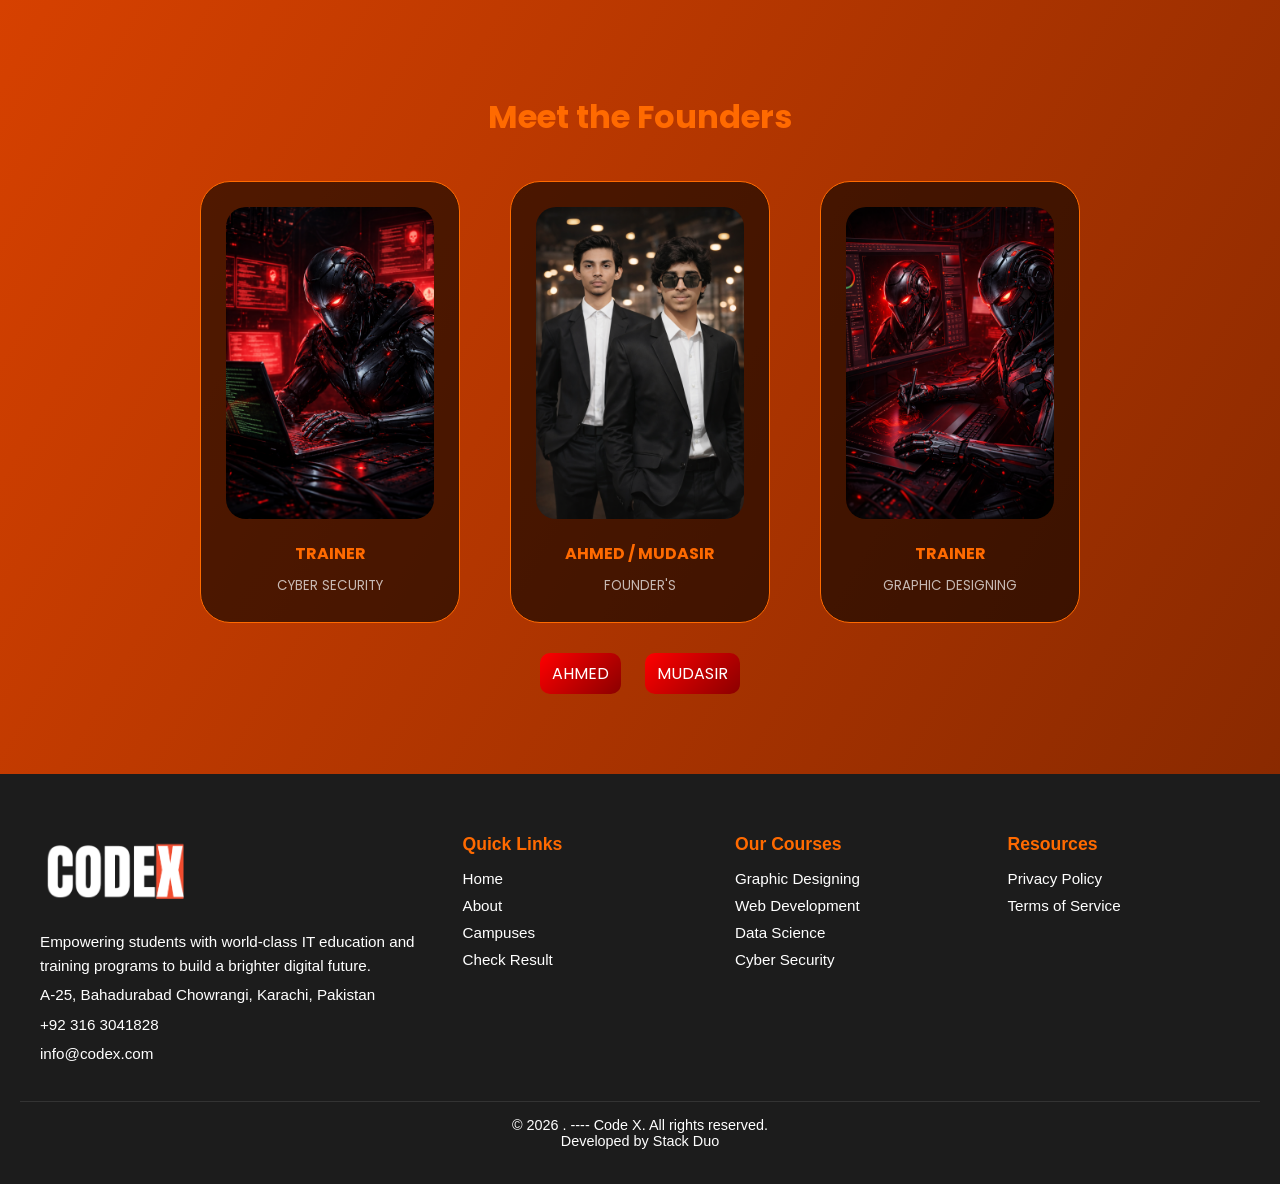
==== commit 5381dc26: "changes in footer" ====
--- a/about.html
+++ b/about.html
@@ -135,8 +135,9 @@
         <h3>Quick Links</h3>
         <ul>
           <li>Home</li>
-          <li>Download ID Card</li>
-          <li>Check Results</li>
+          <li>About</li>
+          <li>Campuses</li>
+          <li>Check Result</li>
         </ul>
       </div>
 
--- a/about.css
+++ b/about.css
@@ -1,339 +1,453 @@
-* {
-  margin: 0;
-  padding: 0;
-  box-sizing: border-box;
+  * {
+    margin: 0;
+    padding: 0;
+    box-sizing: border-box;
+  }
+
+  body {
+    font-family: 'Poppins', sans-serif;
+    color: #fff;
+    min-height: 150vh;
+    background: linear-gradient(120deg, #ff4d00, #000000, #ff5005);
+    background-size: 400% 400%;
+    animation: gradientMove 8s ease infinite;
+    flex-direction: column;
+    margin: 0;
+  }
+
+  .hero-about {
+    height: 60vh;
+    display: flex;
+    flex-direction: column;
+    justify-content: center;
+    align-items: center;
+  }
+
+  .hero-about h1 {
+    font-family: 'Orbitron', sans-serif;
+    font-size: 60px;
+    letter-spacing: 4px;
+  }
+
+  .hero-about span {
+    color: #ff6a00;
+    text-shadow: 0 0 25px #ff6a00;
+  }
+
+  .hero-about p {
+    margin-top: 10px;
+    opacity: .8;
+  }
+
+  .glass {
+    background: rgba(255, 106, 0, .08);
+    backdrop-filter: blur(12px);
+    border-radius: 25px;
+    box-shadow: 0 0 40px rgba(255, 106, 0, .3);
+  }
+
+  .vision {
+    max-width: 900px;
+    margin: 50px auto;
+    padding: 50px;
+    text-align: center;
+    margin-top: -90px;
+  }
+
+  .vision h2 {
+    color: #ff6a00;
+    margin-bottom: 15px;
+  }
+
+  .courses {
+    display: grid;
+    grid-template-columns: repeat(auto-fit, minmax(280px, 1fr));
+    gap: 30px;
+    padding: 60px;
+  }
+
+  .course {
+    padding: 35px;
+    border-radius: 25px;
+    background: rgba(0, 0, 0, .5);
+    transition: .4s;
+  }
+
+  .course h3 {
+    color: #ff6a00;
+    margin-bottom: 10px;
+  }
+
+  .course:hover {
+    transform: translateY(-15px) scale(1.03);
+  }
+
+  .glow {
+    box-shadow: 0 0 30px rgba(255, 106, 0, .35);
+  }
+
+  .why {
+    max-width: 900px;
+    margin: 80px auto;
+    padding: 50px;
+    text-align: center;
+  }
+
+  .why-grid {
+    display: grid;
+    grid-template-columns: repeat(auto-fit, minmax(180px, 1fr));
+    gap: 20px;
+    margin-top: 30px;
+  }
+
+  .why-grid span {
+    padding: 15px;
+    border-radius: 15px;
+    background: rgba(0, 0, 0, .6);
+    box-shadow: 0 0 20px rgba(255, 106, 0, .3);
+  }
+
+  .founders {
+    text-align: center;
+    padding: 80px 20px;
+  }
+
+  .founders h2 {
+    color: #ff6a00;
+    font-size: 32px;
+    margin-bottom: 40px;
+  }
+
+  .founder-wrap {
+    display: flex;
+    justify-content: center;
+    gap: 50px;
+    flex-wrap: wrap;
+  }
+
+  .founder-card {
+    width: 260px;
+    padding: 25px;
+    border-radius: 30px;
+    background: rgba(0, 0, 0, .6);
+    transition: 0.4s ease;
+    border: 1px solid #ff6a00;
+  }
+
+  .founder-card img {
+    width: 100%;
+    border-radius: 20px;
+    margin-bottom: 15px;
+  }
+
+  .founder-card:hover {
+    transform: scale(1.08);
+    box-shadow: 0 0 25px rgba(255, 106, 0, 0.6);
+  }
+
+  .founder-card h4 {
+    color: #ff6a00;
+    margin-bottom: 6px;
+  }
+
+  .founder-card small {
+    color: #fff;
+    opacity: 0.7;
+  }
+
+  .footer {
+    background-color: #1c1c1c;
+    color: #fff;
+    padding: 60px 20px 20px;
+    font-family: Arial, sans-serif;
+    margin-top: auto;
+  }
+
+  .footer-container {
+    display: flex;
+    flex-wrap: wrap;
+    justify-content: space-between;
+    max-width: 1200px;
+    margin: auto;
+    gap: 40px;
+  }
+
+  .footer-about {
+    flex: 1 1 300px;
+  }
+
+  .footer-about .footer-logo {
+    width: 150px;
+    margin-bottom: 15px;
+  }
+
+  .footer-about p {
+    font-size: .95em;
+    line-height: 1.6;
+    margin: 5px 0;
+  }
+
+  .footer-links,
+  .footer-courses,
+  .footer-resources {
+    flex: 1 1 150px;
+  }
+
+  .footer-links h3,
+  .footer-courses h3,
+  .footer-resources h3 {
+    color: #ff6a00;
+    margin-bottom: 15px;
+    font-size: 1.1em;
+  }
+
+  .footer-links ul,
+  .footer-courses ul,
+  .footer-resources ul {
+    list-style: none;
+    padding: 0;
+  }
+
+  .footer-links ul li,
+  .footer-courses ul li,
+  .footer-resources ul li {
+    margin-bottom: 10px;
+    font-size: .95em;
+  }
+
+  .footer-bottom {
+    text-align: center;
+    padding: 15px 0;
+    border-top: 1px solid #333;
+    font-size: .9em;
+    margin-top: 30px;
+  }
+
+  .navbar {
+    position: fixed;
+    top: 0;
+    left: 0;
+    width: 100%;
+    display: flex;
+    align-items: center;
+    justify-content: space-between;
+    padding: 15px 40px;
+    background: rgba(0, 0, 0, 0.218);
+    backdrop-filter: blur(8px);
+    z-index: 1000;
+  }
+
+  .navbar a {
+    text-decoration: none;
+    color: white;
+    font-size: 18px;
+    cursor: pointer;
+    position: relative;
+  }
+
+  .logo img {
+    width: 90px;
+  }
+
+  .nav-links {
+    display: flex;
+    list-style: none;
+    gap: 25px;
+  }
+
+  .nav-links li {
+    color: white;
+    font-size: 18px;
+    cursor: pointer;
+    position: relative;
+  }
+
+  .nav-links li:hover {
+    color: #ff5005;
+  }
+
+  .dropdown-menu {
+    position: absolute;
+    top: 30px;
+    left: 0;
+    background: #ff5005;
+    border-radius: 8px;
+    display: none;
+    min-width: 180px;
+  }
+
+  .dropdown-menu p {
+    padding: 10px;
+    color: white;
+  }
+
+  .dropdown-menu p:hover {
+    background: rgba(0, 0, 0, 0.2);
+  }
+
+  .enroll-btn {
+    background: #ff5005;
+    border: none;
+    padding: 6px 10px;
+    border-radius: 20px;
+    color: white;
+    cursor: pointer;
+    margin-right: 16px;
+  }
+
+  .enroll-btn a {
+    text-decoration: none;
+    font-size: 15px;
+  }
+
+  .enroll-btn:hover {
+    background: #ff6a4d;
+  }
+
+  .active {
+    color: #ff5005 !important;
+  }
+
+  .github-btn {
+    text-decoration: none;
+    color: #fff;
+    background: linear-gradient(135deg, #ff0000, #8b0000);
+    padding: 8px 12px;
+    border-radius: 10px;
+    margin: 0 10px;
+    display: inline-block;
+    margin-top: 30px;
+  }
+
+  .github-btn:hover {
+    transform: translateY(-2px);
+    box-shadow: 0 12px 30px rgba(255, 255, 255, 0.7);
+  }
+
+  @keyframes gradientMove {
+    0% {
+      background-position: 0% 50%;
+    }
+
+    50% {
+      background-position: 100% 50%;
+    }
+
+    100% {
+      background-position: 0% 50%;
+    }
+  }
+
+
+
+
+@media (max-width: 1024px) {
+  .hero-about h1 {
+    font-size: 48px;
+    text-align: center;
+  }
+
+  .courses {
+    padding: 40px 25px;
+  }
+
+  .vision,
+  .why {
+    margin: 40px 20px;
+    padding: 35px;
+  }
 }
 
-body {
-  font-family: 'Poppins', sans-serif;
-  color: #fff;
-  min-height: 150vh;
-  background: linear-gradient(120deg, #ff4d00, #000000, #ff5005);
-  background-size: 400% 400%;
-  animation: gradientMove 8s ease infinite;
-  flex-direction: column;
-  margin: 0;
+@media (max-width: 768px) {
+
+  .navbar {
+    padding: 12px 20px;
+  }
+
+  .nav-links {
+    display: none;
+  }
+
+  .enroll-btn {
+    margin-right: 0;
+    padding: 6px 14px;
+  }
+
+
+  .hero-about {
+    height: auto;
+    padding: 120px 20px 60px;
+    text-align: center;
+  }
+
+  .hero-about h1 {
+    font-size: 38px;
+    letter-spacing: 2px;
+  }
+
+
+  .vision,
+  .why {
+    padding: 30px 20px;
+    margin-top: -50px;
+  }
+
+  .courses {
+    grid-template-columns: 1fr;
+    padding: 40px 20px;
+  }
+
+  .course {
+    padding: 30px;
+  }
+
+
+  .why-grid {
+    grid-template-columns: repeat(2, 1fr);
+  }
+
+  /* FOUNDERS */
+  .founder-wrap {
+    gap: 30px;
+  }
+
+  .founder-card {
+    width: 100%;
+    max-width: 300px;
+  }
+
+  /* FOOTER */
+  .footer-container {
+    flex-direction: column;
+    text-align: center;
+  }
+
+  .footer-about,
+  .footer-links,
+  .footer-courses,
+  .footer-resources {
+    flex: 1 1 100%;
+  }
 }
 
-.hero-about {
-  height: 60vh;
-  display: flex;
-  flex-direction: column;
-  justify-content: center;
-  align-items: center;
+
+@media (max-width: 480px) {
+
+  .hero-about h1 {
+    font-size: 30px;
+  }
+
+  .hero-about p {
+    font-size: 14px;
+  }
+
+  .why-grid {
+    grid-template-columns: 1fr;
+  }
+
+  .github-btn {
+    display: block;
+    margin: 15px auto;
+    width: fit-content;
+  }
 }
-
-.hero-about h1 {
-  font-family: 'Orbitron', sans-serif;
-  font-size: 60px;
-  letter-spacing: 4px;
-}
-
-.hero-about span {
-  color: #ff6a00;
-  text-shadow: 0 0 25px #ff6a00;
-}
-
-.hero-about p {
-  margin-top: 10px;
-  opacity: .8;
-}
-
-.glass {
-  background: rgba(255, 106, 0, .08);
-  backdrop-filter: blur(12px);
-  border-radius: 25px;
-  box-shadow: 0 0 40px rgba(255, 106, 0, .3);
-}
-
-.vision {
-  max-width: 900px;
-  margin: 50px auto;
-  padding: 50px;
-  text-align: center;
-  margin-top: -90px;
-}
-
-.vision h2 {
-  color: #ff6a00;
-  margin-bottom: 15px;
-}
-
-.courses {
-  display: grid;
-  grid-template-columns: repeat(auto-fit, minmax(280px, 1fr));
-  gap: 30px;
-  padding: 60px;
-}
-
-.course {
-  padding: 35px;
-  border-radius: 25px;
-  background: rgba(0, 0, 0, .5);
-  transition: .4s;
-}
-
-.course h3 {
-  color: #ff6a00;
-  margin-bottom: 10px;
-}
-
-.course:hover {
-  transform: translateY(-15px) scale(1.03);
-}
-
-.glow {
-  box-shadow: 0 0 30px rgba(255, 106, 0, .35);
-}
-
-.why {
-  max-width: 900px;
-  margin: 80px auto;
-  padding: 50px;
-  text-align: center;
-}
-
-.why-grid {
-  display: grid;
-  grid-template-columns: repeat(auto-fit, minmax(180px, 1fr));
-  gap: 20px;
-  margin-top: 30px;
-}
-
-.why-grid span {
-  padding: 15px;
-  border-radius: 15px;
-  background: rgba(0, 0, 0, .6);
-  box-shadow: 0 0 20px rgba(255, 106, 0, .3);
-}
-
-.founders {
-  text-align: center;
-  padding: 80px 20px;
-}
-
-.founders h2 {
-  color: #ff6a00;
-  font-size: 32px;
-  margin-bottom: 40px;
-}
-
-.founder-wrap {
-  display: flex;
-  justify-content: center;
-  gap: 50px;
-  flex-wrap: wrap;
-}
-
-.founder-card {
-  width: 260px;
-  padding: 25px;
-  border-radius: 30px;
-  background: rgba(0, 0, 0, .6);
-  transition: 0.4s ease;
-  border: 1px solid #ff6a00;
-}
-
-.founder-card img {
-  width: 100%;
-  border-radius: 20px;
-  margin-bottom: 15px;
-}
-
-.founder-card:hover {
-  transform: scale(1.08);
-  box-shadow: 0 0 25px rgba(255, 106, 0, 0.6);
-}
-
-.founder-card h4 {
-  color: #ff6a00;
-  margin-bottom: 6px;
-}
-
-.founder-card small {
-  color: #fff;
-  opacity: 0.7;
-}
-
-.footer {
-  background-color: #1c1c1c;
-  color: #fff;
-  padding: 60px 20px 20px;
-  font-family: Arial, sans-serif;
-  margin-top: auto;
-}
-
-.footer-container {
-  display: flex;
-  flex-wrap: wrap;
-  justify-content: space-between;
-  max-width: 1200px;
-  margin: auto;
-  gap: 40px;
-}
-
-.footer-about {
-  flex: 1 1 300px;
-}
-
-.footer-about .footer-logo {
-  width: 150px;
-  margin-bottom: 15px;
-}
-
-.footer-about p {
-  font-size: .95em;
-  line-height: 1.6;
-  margin: 5px 0;
-}
-
-.footer-links,
-.footer-courses,
-.footer-resources {
-  flex: 1 1 150px;
-}
-
-.footer-links h3,
-.footer-courses h3,
-.footer-resources h3 {
-  color: #ff6a00;
-  margin-bottom: 15px;
-  font-size: 1.1em;
-}
-
-.footer-links ul,
-.footer-courses ul,
-.footer-resources ul {
-  list-style: none;
-  padding: 0;
-}
-
-.footer-links ul li,
-.footer-courses ul li,
-.footer-resources ul li {
-  margin-bottom: 10px;
-  font-size: .95em;
-}
-
-.footer-bottom {
-  text-align: center;
-  padding: 15px 0;
-  border-top: 1px solid #333;
-  font-size: .9em;
-  margin-top: 30px;
-}
-
-.navbar {
-  position: fixed;
-  top: 0;
-  left: 0;
-  width: 100%;
-  display: flex;
-  align-items: center;
-  justify-content: space-between;
-  padding: 15px 40px;
-  background: rgba(0, 0, 0, 0.218);
-  backdrop-filter: blur(8px);
-  z-index: 1000;
-}
-
-.navbar a {
-  text-decoration: none;
-  color: white;
-  font-size: 18px;
-  cursor: pointer;
-  position: relative;
-}
-
-.logo img {
-  width: 90px;
-}
-
-.nav-links {
-  display: flex;
-  list-style: none;
-  gap: 25px;
-}
-
-.nav-links li {
-  color: white;
-  font-size: 18px;
-  cursor: pointer;
-  position: relative;
-}
-
-.nav-links li:hover {
-  color: #ff5005;
-}
-
-.dropdown-menu {
-  position: absolute;
-  top: 30px;
-  left: 0;
-  background: #ff5005;
-  border-radius: 8px;
-  display: none;
-  min-width: 180px;
-}
-
-.dropdown-menu p {
-  padding: 10px;
-  color: white;
-}
-
-.dropdown-menu p:hover {
-  background: rgba(0, 0, 0, 0.2);
-}
-
-.enroll-btn {
-  background: #ff5005;
-  border: none;
-  padding: 6px 10px;
-  border-radius: 20px;
-  color: white;
-  cursor: pointer;
-  margin-right: 16px;
-}
-
-.enroll-btn a {
-  text-decoration: none;
-  font-size: 15px;
-}
-
-.enroll-btn:hover {
-  background: #ff6a4d;
-}
-
-.active {
-  color: #ff5005 !important;
-}
-
-.github-btn {
-  text-decoration: none;
-  color: #fff;
-  background: linear-gradient(135deg, #ff0000, #8b0000);
-  padding: 8px 12px;
-  border-radius: 10px;
-  margin: 0 10px;
-  display: inline-block;
-  margin-top: 30px;
-}
-
-.github-btn:hover {
-  transform: translateY(-2px);
-  box-shadow: 0 12px 30px rgba(255, 255, 255, 0.7);
-}
-
-@keyframes gradientMove {
-  0% {
-    background-position: 0% 50%;
-  }
-
-  50% {
-    background-position: 100% 50%;
-  }
-
-  100% {
-    background-position: 0% 50%;
-  }
-}
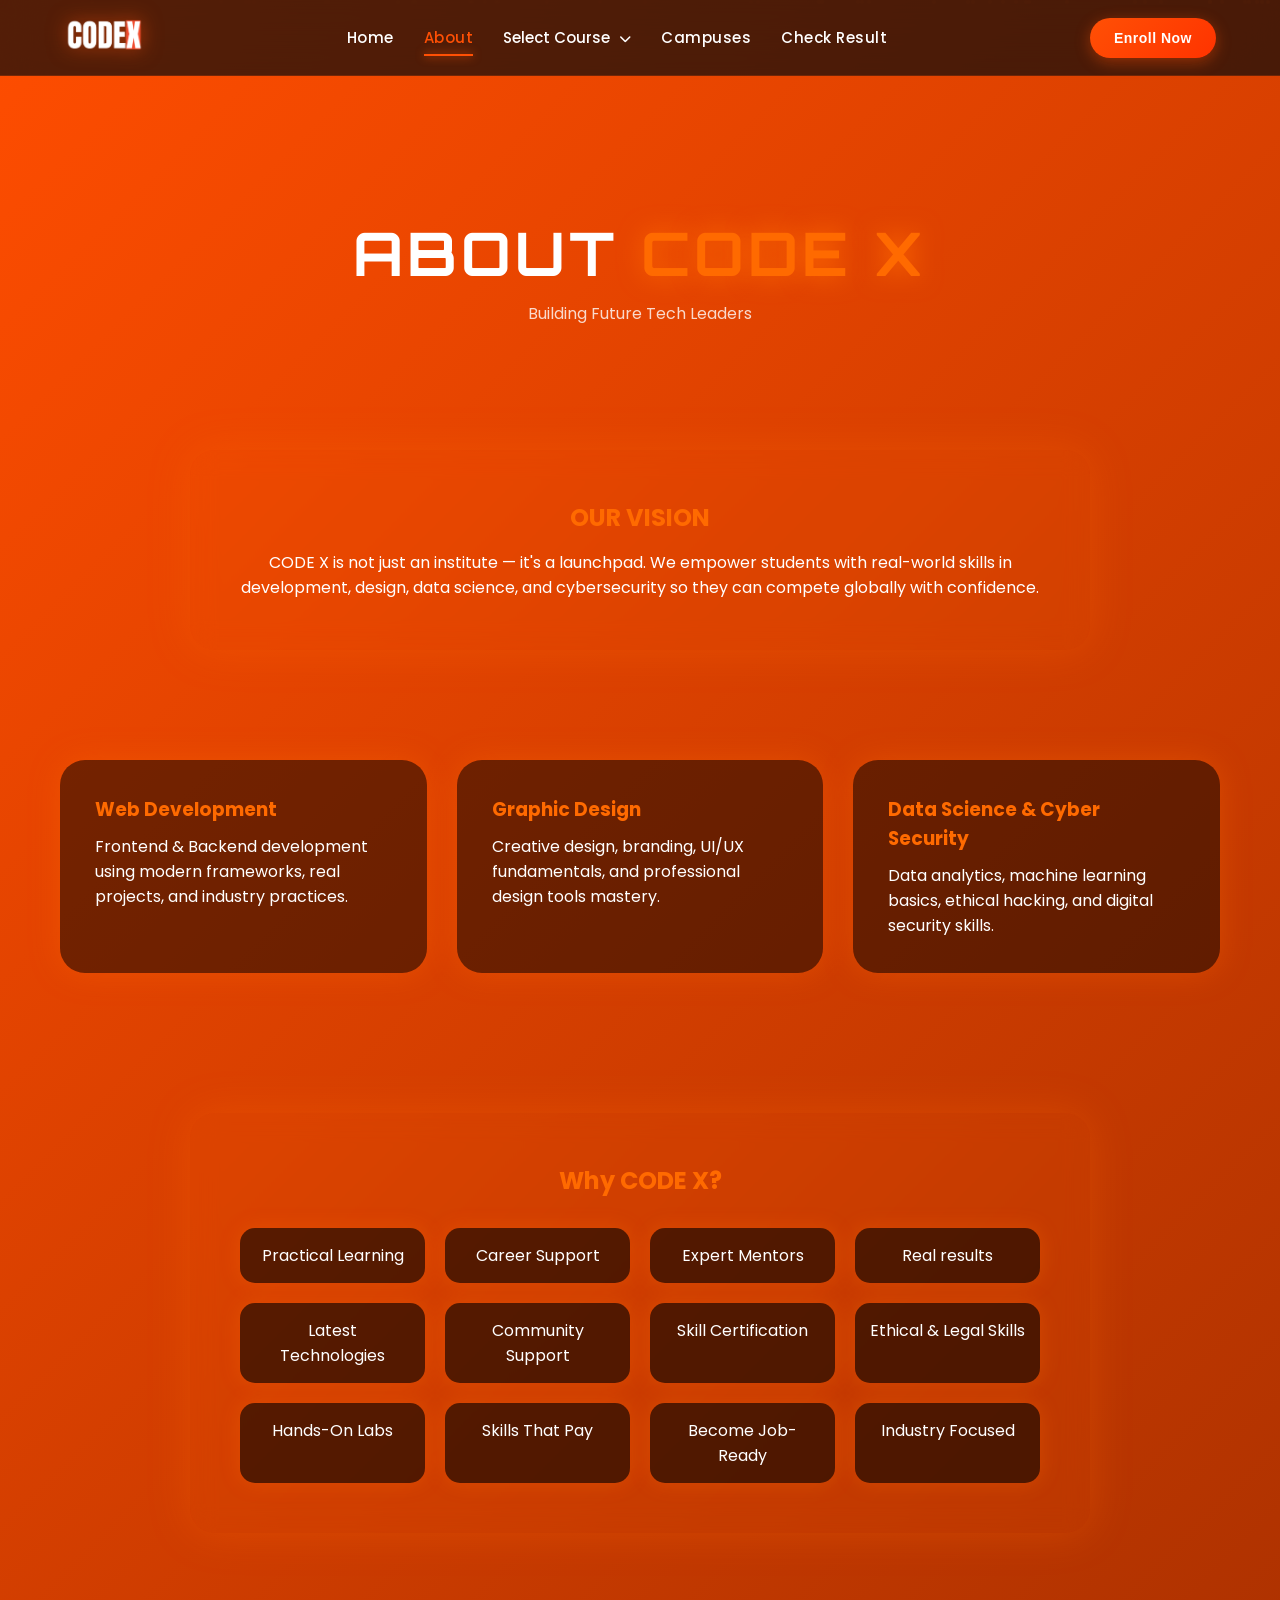
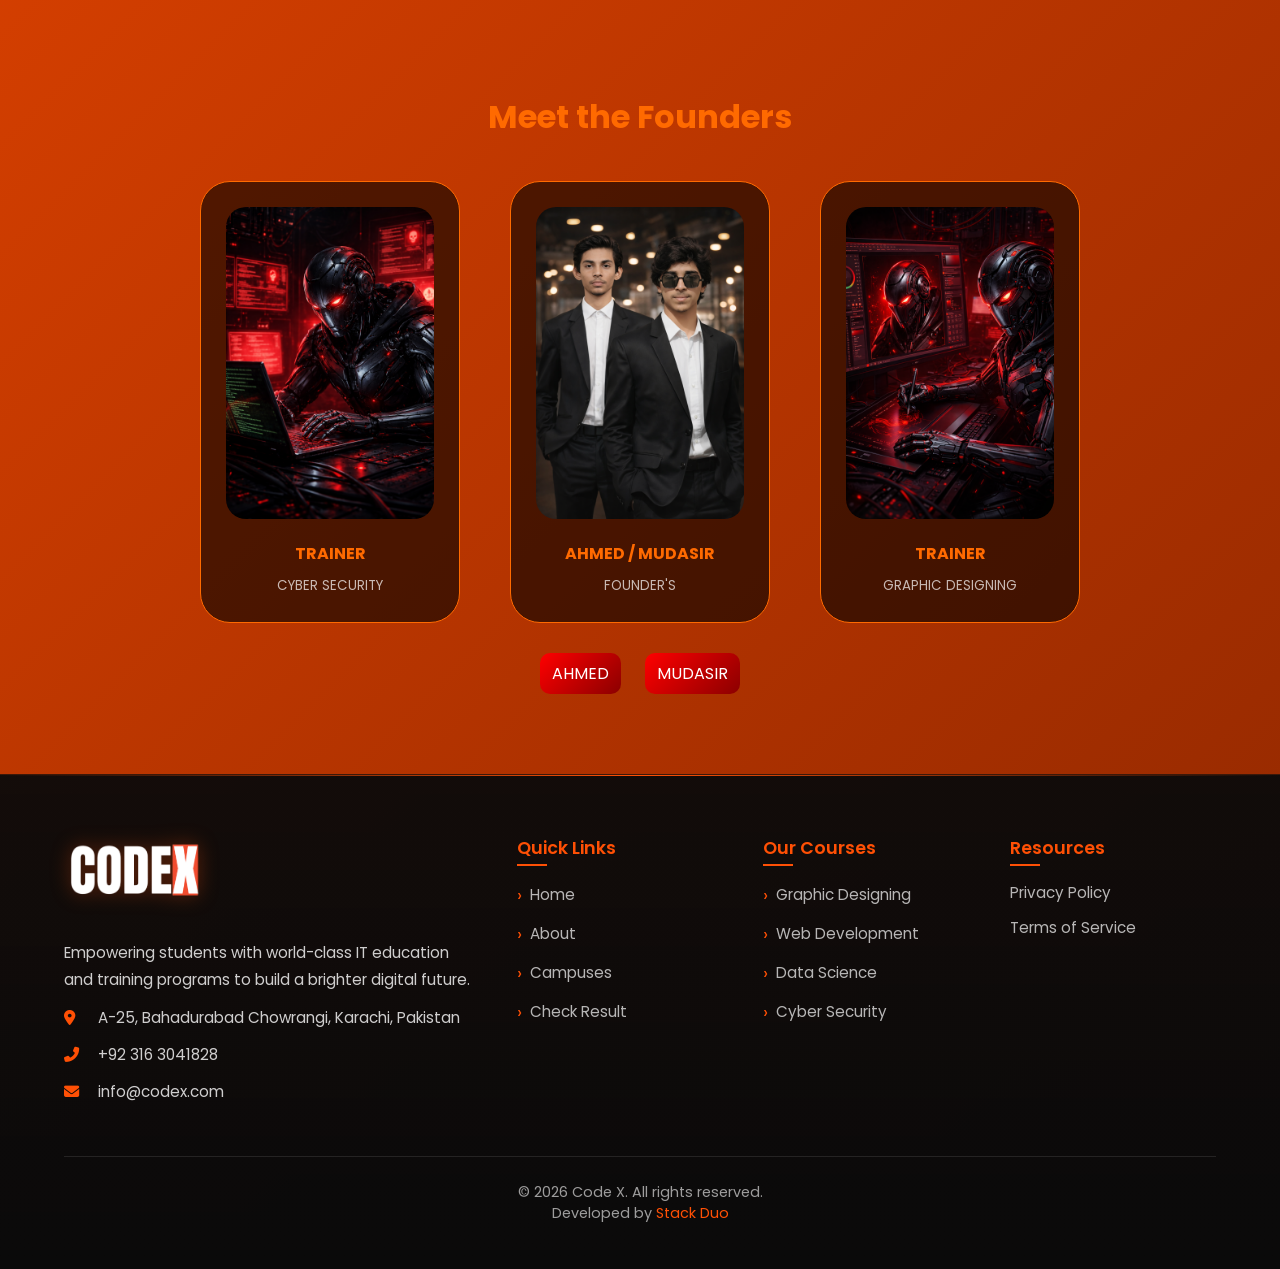
==== commit 3fed2ce2: "updated" ====
--- a/about.html
+++ b/about.html
@@ -9,31 +9,39 @@
   <link
     href="https://fonts.googleapis.com/css2?family=Orbitron:wght@400;600&family=Poppins:wght@300;400;500&display=swap"
     rel="stylesheet">
+  <link rel="stylesheet" href="https://cdnjs.cloudflare.com/ajax/libs/font-awesome/6.4.0/css/all.min.css" />
 </head>
 
 <body>
 
-  <header class="navbar">
+  <!-- ── Animated Particles (same as index.html) ── -->
+  <div class="particles" id="particles"></div>
+
+  <header class="navbar" id="navbar">
     <div class="logo">
       <a href="index.html">
         <img src="./Images/codex withou bg head.png" alt="Code X Logo">
       </a>
     </div>
 
-    <ul class="nav-links">
+    <div class="menu-toggle" id="menuToggle">
+      <span></span>
+      <span></span>
+      <span></span>
+    </div>
+
+    <ul class="nav-links" id="navLinks">
       <li><a href="index.html">Home</a></li>
       <li><a href="about.html" class="active">About</a></li>
-
-      <li class="dropdown" onmouseover="show()" onmouseout="hide()">
-        Select Course
+      <li class="dropdown" id="dropdown">
+        <span>Select Course <i class="fas fa-chevron-down" style="margin-left:5px;font-size:0.8em;"></i></span>
         <div class="dropdown-menu" id="courseMenu">
-          <p><a href="reg-form.html">graphic designing</a></p>
-          <p><a href="reg-form.html">web-development</a></p>
-          <p><a href="reg-form.html">data science</a></p>
-          <p><a href="reg-form.html">cyber security</a></p>
+          <p><a href="reg-form.html">Graphic Designing</a></p>
+          <p><a href="reg-form.html">Web Development</a></p>
+          <p><a href="reg-form.html">Data Science</a></p>
+          <p><a href="reg-form.html">Cyber Security</a></p>
         </div>
       </li>
-
       <li><a href="campuses.html">Campuses</a></li>
       <li><a href="check.html">Check Result</a></li>
     </ul>
@@ -124,11 +132,10 @@
     <div class="footer-container">
       <div class="footer-about">
         <img src="./Images/codex withou bg head.png" alt="Code X Logo" class="footer-logo">
-        <p>Empowering students with world-class IT education and training programs to build a brighter digital future.
-        </p>
-        <p>A-25, Bahadurabad Chowrangi, Karachi, Pakistan</p>
-        <p>+92 316 3041828</p>
-        <p>info@codex.com</p>
+        <p>Empowering students with world-class IT education and training programs to build a brighter digital future.</p>
+        <p><i class="fas fa-map-marker-alt"></i> A-25, Bahadurabad Chowrangi, Karachi, Pakistan</p>
+        <p><i class="fas fa-phone-alt"></i> +92 316 3041828</p>
+        <p><i class="fas fa-envelope"></i> info@codex.com</p>
       </div>
 
       <div class="footer-links">
@@ -161,11 +168,68 @@
     </div>
 
     <div class="footer-bottom">
-      <p>© 2026 . ---- Code X. All rights reserved.<br>Developed by Stack Duo</p>
+      <p>© 2026 Code X. All rights reserved.<br>Developed by <a href="#">Stack Duo</a></p>
     </div>
   </footer>
 
   <script src="script.js"></script>
+
+  <script>
+    /* ── Particles ── */
+    function createParticles() {
+      const container = document.getElementById('particles');
+      for (let i = 0; i < 50; i++) {
+        const p = document.createElement('div');
+        p.className = 'particle';
+        p.style.left              = Math.random() * 100 + '%';
+        p.style.animationDelay    = Math.random() * 20 + 's';
+        p.style.animationDuration = (15 + Math.random() * 10) + 's';
+        container.appendChild(p);
+      }
+    }
+
+    /* ── Navbar scroll effect ── */
+    window.addEventListener('scroll', () => {
+      const navbar = document.getElementById('navbar');
+      navbar.classList.toggle('scrolled', window.scrollY > 50);
+    });
+
+    /* ── Mobile hamburger toggle ── */
+    const menuToggle = document.getElementById('menuToggle');
+    const navLinks   = document.getElementById('navLinks');
+
+    menuToggle.addEventListener('click', () => {
+      menuToggle.classList.toggle('active');
+      navLinks.classList.toggle('show');
+    });
+
+    /* ── Course dropdown ── */
+    const dropdown     = document.getElementById('dropdown');
+    const dropdownMenu = document.getElementById('courseMenu');
+
+    dropdown.addEventListener('mouseenter', () => {
+      if (window.innerWidth > 768) dropdownMenu.classList.add('show');
+    });
+    dropdown.addEventListener('mouseleave', () => {
+      if (window.innerWidth > 768) dropdownMenu.classList.remove('show');
+    });
+    dropdown.addEventListener('click', (e) => {
+      if (window.innerWidth <= 768) {
+        e.preventDefault();
+        dropdownMenu.classList.toggle('show');
+      }
+    });
+
+    /* ── Close mobile menu on link click ── */
+    document.querySelectorAll('.nav-links a').forEach(link => {
+      link.addEventListener('click', () => {
+        menuToggle.classList.remove('active');
+        navLinks.classList.remove('show');
+      });
+    });
+
+    createParticles();
+  </script>
+
 </body>
-
 </html>
--- a/about.css
+++ b/about.css
@@ -1,453 +1,643 @@
-  * {
-    margin: 0;
-    padding: 0;
-    box-sizing: border-box;
+* {
+  margin: 0;
+  padding: 0;
+  box-sizing: border-box;
+}
+
+body {
+  font-family: 'Poppins', sans-serif;
+  color: #fff;
+  min-height: 100vh;
+  background: linear-gradient(135deg, #ff4d00 0%, #1a0000 50%, #ff5005 100%);
+  background-size: 400% 400%;
+  animation: gradientMove 15s ease infinite;
+  flex-direction: column;
+  margin: 0;
+}
+
+@keyframes gradientMove {
+  0%   { background-position: 0% 50%; }
+  50%  { background-position: 100% 50%; }
+  100% { background-position: 0% 50%; }
+}
+
+/* ── Particles ── */
+.particles {
+  position: fixed;
+  top: 0;
+  left: 0;
+  width: 100%;
+  height: 100%;
+  pointer-events: none;
+  overflow: hidden;
+  z-index: 0;
+}
+
+.particle {
+  position: absolute;
+  width: 4px;
+  height: 4px;
+  background: rgba(255, 80, 5, 0.6);
+  border-radius: 50%;
+  animation: float 20s infinite linear;
+}
+
+@keyframes float {
+  from {
+    transform: translateY(100vh) translateX(0);
+    opacity: 0;
   }
-
-  body {
-    font-family: 'Poppins', sans-serif;
-    color: #fff;
-    min-height: 150vh;
-    background: linear-gradient(120deg, #ff4d00, #000000, #ff5005);
-    background-size: 400% 400%;
-    animation: gradientMove 8s ease infinite;
+  10%  { opacity: 1; }
+  90%  { opacity: 1; }
+  to {
+    transform: translateY(-10vh) translateX(100px);
+    opacity: 0;
+  }
+}
+
+/* ── Scrollbar (from index.html) ── */
+::-webkit-scrollbar       { width: 10px; }
+::-webkit-scrollbar-track { background: #0a0a0a; }
+::-webkit-scrollbar-thumb { background: #ff5005; border-radius: 5px; }
+::-webkit-scrollbar-thumb:hover { background: #ff6a4d; }
+
+/* ── All page content must sit above particles ── */
+.navbar,
+.hero-about,
+.vision,
+.courses,
+.why,
+.founders,
+.footer {
+  position: relative;
+  z-index: 1;
+}
+
+/* ── Navbar (matches index.html exactly) ── */
+.navbar {
+  position: fixed;
+  top: 0;
+  left: 0;
+  width: 100%;
+  display: flex;
+  align-items: center;
+  justify-content: space-between;
+  padding: 15px 5%;
+  background: rgba(10, 10, 10, 0.7);
+  backdrop-filter: blur(20px);
+  -webkit-backdrop-filter: blur(20px);
+  border-bottom: 1px solid rgba(255, 80, 5, 0.2);
+  z-index: 1000;
+  transition: all 0.3s ease;
+}
+
+.navbar.scrolled {
+  padding: 10px 5%;
+  background: rgba(10, 10, 10, 0.95);
+}
+
+.logo img {
+  width: 80px;
+  transition: transform 0.3s ease;
+  filter: drop-shadow(0 0 10px rgba(255, 80, 5, 0.5));
+}
+
+.logo img:hover {
+  transform: scale(1.05) rotate(-2deg);
+}
+
+.nav-links {
+  display: flex;
+  list-style: none;
+  gap: 30px;
+  align-items: center;
+}
+
+.nav-links li a {
+  color: #fff;
+  font-size: 15px;
+  text-decoration: none;
+  cursor: pointer;
+  position: relative;
+  font-weight: 500;
+  letter-spacing: 0.5px;
+  transition: all 0.3s ease;
+  padding: 8px 0;
+}
+
+.nav-links li a::after {
+  content: '';
+  position: absolute;
+  bottom: 0;
+  left: 0;
+  width: 0;
+  height: 2px;
+  background: #ff5005;
+  transition: width 0.3s ease;
+  box-shadow: 0 0 10px #ff5005;
+}
+
+.nav-links li a:hover,
+.nav-links li a.active {
+  color: #ff5005;
+}
+
+.nav-links li a:hover::after,
+.nav-links li a.active::after {
+  width: 100%;
+}
+
+/* Dropdown */
+.dropdown {
+  position: relative;
+  color: white;
+  font-size: 15px;
+  cursor: pointer;
+  padding: 8px 0;
+  font-weight: 500;
+  transition: color 0.3s;
+}
+
+.dropdown:hover { color: #ff5005; }
+
+.dropdown-menu {
+  position: absolute;
+  top: 40px;
+  left: 50%;
+  transform: translateX(-50%) translateY(-10px);
+  background: rgba(20, 20, 20, 0.95);
+  backdrop-filter: blur(20px);
+  border: 1px solid rgba(255, 80, 5, 0.3);
+  border-radius: 12px;
+  display: none;
+  min-width: 200px;
+  padding: 10px 0;
+  opacity: 0;
+  transition: all 0.3s ease;
+  box-shadow: 0 20px 40px rgba(0, 0, 0, 0.5);
+}
+
+.dropdown-menu.show {
+  display: block;
+  opacity: 1;
+  transform: translateX(-50%) translateY(0);
+}
+
+.dropdown-menu p { padding: 0; margin: 0; }
+
+.dropdown-menu a {
+  display: block;
+  padding: 12px 20px;
+  color: white !important;
+  font-size: 14px;
+  transition: all 0.3s;
+  text-decoration: none;
+}
+
+.dropdown-menu a:hover {
+  background: rgba(255, 80, 5, 0.2);
+  color: #ff5005 !important;
+  padding-left: 25px;
+}
+
+/* Hamburger toggle */
+.menu-toggle {
+  display: none;
+  flex-direction: column;
+  gap: 5px;
+  cursor: pointer;
+  z-index: 1001;
+}
+
+.menu-toggle span {
+  width: 25px;
+  height: 2px;
+  background: white;
+  transition: all 0.3s;
+}
+
+.menu-toggle.active span:nth-child(1) { transform: rotate(45deg) translate(5px, 5px); }
+.menu-toggle.active span:nth-child(2) { opacity: 0; }
+.menu-toggle.active span:nth-child(3) { transform: rotate(-45deg) translate(5px, -5px); }
+
+/* Enroll button */
+.enroll-btn {
+  background: linear-gradient(135deg, #ff5005, #ff3300);
+  border: none;
+  padding: 12px 24px;
+  border-radius: 30px;
+  color: white;
+  cursor: pointer;
+  font-weight: 600;
+  font-size: 14px;
+  letter-spacing: 0.5px;
+  position: relative;
+  overflow: hidden;
+  transition: all 0.3s ease;
+  box-shadow: 0 4px 15px rgba(255, 80, 5, 0.4);
+}
+
+.enroll-btn::before {
+  content: '';
+  position: absolute;
+  top: 0;
+  left: -100%;
+  width: 100%;
+  height: 100%;
+  background: linear-gradient(90deg, transparent, rgba(255,255,255,0.3), transparent);
+  transition: left 0.5s;
+}
+
+.enroll-btn:hover {
+  transform: translateY(-2px);
+  box-shadow: 0 8px 25px rgba(255, 80, 5, 0.6);
+}
+
+.enroll-btn:hover::before { left: 100%; }
+
+.enroll-btn a {
+  text-decoration: none;
+  color: white;
+  font-size: 14px;
+}
+
+.active { color: #ff5005 !important; }
+
+/* ── Hero ── */
+.hero-about {
+  height: 60vh;
+  display: flex;
+  flex-direction: column;
+  justify-content: center;
+  align-items: center;
+}
+
+.hero-about h1 {
+  font-family: 'Orbitron', sans-serif;
+  font-size: 60px;
+  letter-spacing: 4px;
+}
+
+.hero-about span {
+  color: #ff6a00;
+  text-shadow: 0 0 25px #ff6a00;
+}
+
+.hero-about p {
+  margin-top: 10px;
+  opacity: .8;
+}
+
+/* ── Glass ── */
+.glass {
+  background: rgba(255, 106, 0, .08);
+  backdrop-filter: blur(12px);
+  border-radius: 25px;
+  box-shadow: 0 0 40px rgba(255, 106, 0, .3);
+}
+
+/* ── Vision ── */
+.vision {
+  max-width: 900px;
+  margin: 50px auto;
+  padding: 50px;
+  text-align: center;
+  margin-top: -90px;
+}
+
+.vision h2 {
+  color: #ff6a00;
+  margin-bottom: 15px;
+}
+
+/* ── Courses ── */
+.courses {
+  display: grid;
+  grid-template-columns: repeat(auto-fit, minmax(280px, 1fr));
+  gap: 30px;
+  padding: 60px;
+}
+
+.course {
+  padding: 35px;
+  border-radius: 25px;
+  background: rgba(0, 0, 0, .5);
+  transition: .4s;
+}
+
+.course h3 {
+  color: #ff6a00;
+  margin-bottom: 10px;
+}
+
+.course:hover {
+  transform: translateY(-15px) scale(1.03);
+}
+
+.glow {
+  box-shadow: 0 0 30px rgba(255, 106, 0, .35);
+}
+
+/* ── Why ── */
+.why {
+  max-width: 900px;
+  margin: 80px auto;
+  padding: 50px;
+  text-align: center;
+}
+
+.why h2 {
+  color: #ff6a00;
+  margin-bottom: 15px;
+}
+
+.why-grid {
+  display: grid;
+  grid-template-columns: repeat(auto-fit, minmax(180px, 1fr));
+  gap: 20px;
+  margin-top: 30px;
+}
+
+.why-grid span {
+  padding: 15px;
+  border-radius: 15px;
+  background: rgba(0, 0, 0, .6);
+  box-shadow: 0 0 20px rgba(255, 106, 0, .3);
+}
+
+/* ── Founders ── */
+.founders {
+  text-align: center;
+  padding: 80px 20px;
+}
+
+.founders h2 {
+  color: #ff6a00;
+  font-size: 32px;
+  margin-bottom: 40px;
+}
+
+.founder-wrap {
+  display: flex;
+  justify-content: center;
+  gap: 50px;
+  flex-wrap: wrap;
+}
+
+.founder-card {
+  width: 260px;
+  padding: 25px;
+  border-radius: 30px;
+  background: rgba(0, 0, 0, .6);
+  transition: 0.4s ease;
+  border: 1px solid #ff6a00;
+}
+
+.founder-card img {
+  width: 100%;
+  border-radius: 20px;
+  margin-bottom: 15px;
+}
+
+.founder-card:hover {
+  transform: scale(1.08);
+  box-shadow: 0 0 25px rgba(255, 106, 0, 0.6);
+}
+
+.founder-card h4 {
+  color: #ff6a00;
+  margin-bottom: 6px;
+}
+
+.founder-card small {
+  color: #fff;
+  opacity: 0.7;
+}
+
+/* ── GitHub buttons ── */
+.github-btn {
+  text-decoration: none;
+  color: #fff;
+  background: linear-gradient(135deg, #ff0000, #8b0000);
+  padding: 8px 12px;
+  border-radius: 10px;
+  margin: 0 10px;
+  display: inline-block;
+  margin-top: 30px;
+}
+
+.github-btn:hover {
+  transform: translateY(-2px);
+  box-shadow: 0 12px 30px rgba(255, 255, 255, 0.7);
+}
+
+/* ── Footer (matches index.html exactly) ── */
+.footer {
+  background: linear-gradient(180deg, rgba(10, 10, 10, 0.95), #0a0a0a);
+  color: #fff;
+  padding: 60px 5% 20px;
+  border-top: 1px solid rgba(255, 80, 5, 0.2);
+  position: relative;
+  z-index: 10;
+}
+
+.footer::before {
+  content: '';
+  position: absolute;
+  top: 0;
+  left: 0;
+  right: 0;
+  height: 1px;
+  background: linear-gradient(90deg, transparent, #ff5005, transparent);
+}
+
+.footer-container {
+  display: grid;
+  grid-template-columns: 2fr 1fr 1fr 1fr;
+  gap: 40px;
+  max-width: 1200px;
+  margin: auto;
+}
+
+.footer-about .footer-logo {
+  width: 140px;
+  margin-bottom: 20px;
+  filter: drop-shadow(0 0 10px rgba(255, 80, 5, 0.3));
+}
+
+.footer-about p {
+  font-size: 0.95em;
+  line-height: 1.8;
+  margin: 10px 0;
+  color: rgba(255, 255, 255, 0.8);
+}
+
+.footer-about i {
+  color: #ff5005;
+  margin-right: 10px;
+  width: 20px;
+}
+
+.footer-links h3,
+.footer-courses h3,
+.footer-resources h3 {
+  color: #ff5005;
+  margin-bottom: 20px;
+  font-size: 1.1em;
+  font-weight: 600;
+  position: relative;
+  display: inline-block;
+}
+
+.footer-links h3::after,
+.footer-courses h3::after,
+.footer-resources h3::after {
+  content: '';
+  position: absolute;
+  bottom: -5px;
+  left: 0;
+  width: 30px;
+  height: 2px;
+  background: #ff5005;
+}
+
+.footer-links ul,
+.footer-courses ul,
+.footer-resources ul {
+  list-style: none;
+  padding: 0;
+}
+
+.footer-links ul li,
+.footer-courses ul li,
+.footer-resources ul li {
+  margin-bottom: 12px;
+  font-size: 0.95em;
+  color: rgba(255, 255, 255, 0.7);
+  cursor: pointer;
+  transition: all 0.3s;
+  display: flex;
+  align-items: center;
+  gap: 8px;
+}
+
+.footer-links ul li::before,
+.footer-courses ul li::before {
+  content: '›';
+  color: #ff5005;
+  font-size: 1.2em;
+  transition: transform 0.3s;
+}
+
+.footer-links ul li:hover,
+.footer-courses ul li:hover,
+.footer-resources ul li:hover {
+  color: #ff5005;
+  transform: translateX(5px);
+}
+
+.footer-links ul li:hover::before,
+.footer-courses ul li:hover::before {
+  transform: translateX(3px);
+}
+
+.footer-bottom {
+  text-align: center;
+  padding: 25px 0;
+  border-top: 1px solid rgba(255, 255, 255, 0.1);
+  font-size: 0.9em;
+  margin-top: 40px;
+  color: rgba(255, 255, 255, 0.6);
+}
+
+.footer-bottom a {
+  color: #ff5005;
+  text-decoration: none;
+}
+
+/* ── Responsive ── */
+@media (max-width: 968px) {
+  .footer-container { grid-template-columns: 1fr 1fr; }
+}
+
+@media (max-width: 768px) {
+  /* Hamburger visible, nav hidden until toggled */
+  .menu-toggle { display: flex; }
+
+  .nav-links {
+    position: fixed;
+    top: 70px;
+    left: 0;
+    width: 100%;
+    height: calc(100vh - 70px);
+    background: rgba(10, 10, 10, 0.98);
+    backdrop-filter: blur(20px);
     flex-direction: column;
-    margin: 0;
+    align-items: center;
+    justify-content: start;
+    gap: 30px;
+    padding: 40px 0;
+    transform: translateX(-100%);
+    transition: transform 0.3s ease;
   }
 
-  .hero-about {
-    height: 60vh;
-    display: flex;
-    flex-direction: column;
-    justify-content: center;
-    align-items: center;
+  .nav-links.show { transform: translateX(0); }
+
+  .dropdown-menu {
+    position: static;
+    transform: none;
+    background: rgba(255, 80, 5, 0.1);
+    border: 1px solid rgba(255, 80, 5, 0.3);
+    margin-top: 10px;
+    opacity: 1;
+    display: none;
   }
 
-  .hero-about h1 {
-    font-family: 'Orbitron', sans-serif;
-    font-size: 60px;
-    letter-spacing: 4px;
-  }
-
-  .hero-about span {
-    color: #ff6a00;
-    text-shadow: 0 0 25px #ff6a00;
-  }
-
-  .hero-about p {
-    margin-top: 10px;
-    opacity: .8;
-  }
-
-  .glass {
-    background: rgba(255, 106, 0, .08);
-    backdrop-filter: blur(12px);
-    border-radius: 25px;
-    box-shadow: 0 0 40px rgba(255, 106, 0, .3);
-  }
-
-  .vision {
-    max-width: 900px;
-    margin: 50px auto;
-    padding: 50px;
-    text-align: center;
-    margin-top: -90px;
-  }
-
-  .vision h2 {
-    color: #ff6a00;
-    margin-bottom: 15px;
-  }
-
-  .courses {
-    display: grid;
-    grid-template-columns: repeat(auto-fit, minmax(280px, 1fr));
-    gap: 30px;
-    padding: 60px;
-  }
-
-  .course {
-    padding: 35px;
-    border-radius: 25px;
-    background: rgba(0, 0, 0, .5);
-    transition: .4s;
-  }
-
-  .course h3 {
-    color: #ff6a00;
-    margin-bottom: 10px;
-  }
-
-  .course:hover {
-    transform: translateY(-15px) scale(1.03);
-  }
-
-  .glow {
-    box-shadow: 0 0 30px rgba(255, 106, 0, .35);
-  }
-
-  .why {
-    max-width: 900px;
-    margin: 80px auto;
-    padding: 50px;
+  .dropdown-menu.show { display: block; transform: none; }
+
+  .enroll-btn { display: none; }
+
+  /* Hero */
+  .hero-about { height: auto; padding: 120px 20px 60px; text-align: center; }
+  .hero-about h1 { font-size: 38px; letter-spacing: 2px; }
+
+  .vision, .why { padding: 30px 20px; margin-top: -50px; }
+  .courses { grid-template-columns: 1fr; padding: 40px 20px; }
+  .course { padding: 30px; }
+
+  .why-grid { grid-template-columns: repeat(2, 1fr); }
+
+  .founder-wrap { gap: 30px; }
+  .founder-card { width: 100%; max-width: 300px; }
+
+  /* Footer */
+  .footer-container {
+    grid-template-columns: 1fr;
     text-align: center;
   }
 
-  .why-grid {
-    display: grid;
-    grid-template-columns: repeat(auto-fit, minmax(180px, 1fr));
-    gap: 20px;
-    margin-top: 30px;
+  .footer-about .footer-logo { margin: 0 auto 20px; }
+
+  .footer-links h3::after,
+  .footer-courses h3::after,
+  .footer-resources h3::after {
+    left: 50%;
+    transform: translateX(-50%);
   }
 
-  .why-grid span {
-    padding: 15px;
-    border-radius: 15px;
-    background: rgba(0, 0, 0, .6);
-    box-shadow: 0 0 20px rgba(255, 106, 0, .3);
-  }
-
-  .founders {
-    text-align: center;
-    padding: 80px 20px;
-  }
-
-  .founders h2 {
-    color: #ff6a00;
-    font-size: 32px;
-    margin-bottom: 40px;
-  }
-
-  .founder-wrap {
-    display: flex;
-    justify-content: center;
-    gap: 50px;
-    flex-wrap: wrap;
-  }
-
-  .founder-card {
-    width: 260px;
-    padding: 25px;
-    border-radius: 30px;
-    background: rgba(0, 0, 0, .6);
-    transition: 0.4s ease;
-    border: 1px solid #ff6a00;
-  }
-
-  .founder-card img {
-    width: 100%;
-    border-radius: 20px;
-    margin-bottom: 15px;
-  }
-
-  .founder-card:hover {
-    transform: scale(1.08);
-    box-shadow: 0 0 25px rgba(255, 106, 0, 0.6);
-  }
-
-  .founder-card h4 {
-    color: #ff6a00;
-    margin-bottom: 6px;
-  }
-
-  .founder-card small {
-    color: #fff;
-    opacity: 0.7;
-  }
-
-  .footer {
-    background-color: #1c1c1c;
-    color: #fff;
-    padding: 60px 20px 20px;
-    font-family: Arial, sans-serif;
-    margin-top: auto;
-  }
-
-  .footer-container {
-    display: flex;
-    flex-wrap: wrap;
-    justify-content: space-between;
-    max-width: 1200px;
-    margin: auto;
-    gap: 40px;
-  }
-
-  .footer-about {
-    flex: 1 1 300px;
-  }
-
-  .footer-about .footer-logo {
-    width: 150px;
-    margin-bottom: 15px;
-  }
-
-  .footer-about p {
-    font-size: .95em;
-    line-height: 1.6;
-    margin: 5px 0;
-  }
-
-  .footer-links,
-  .footer-courses,
-  .footer-resources {
-    flex: 1 1 150px;
-  }
-
-  .footer-links h3,
-  .footer-courses h3,
-  .footer-resources h3 {
-    color: #ff6a00;
-    margin-bottom: 15px;
-    font-size: 1.1em;
-  }
-
-  .footer-links ul,
-  .footer-courses ul,
-  .footer-resources ul {
-    list-style: none;
-    padding: 0;
-  }
-
   .footer-links ul li,
-  .footer-courses ul li,
-  .footer-resources ul li {
-    margin-bottom: 10px;
-    font-size: .95em;
-  }
-
-  .footer-bottom {
-    text-align: center;
-    padding: 15px 0;
-    border-top: 1px solid #333;
-    font-size: .9em;
-    margin-top: 30px;
-  }
-
-  .navbar {
-    position: fixed;
-    top: 0;
-    left: 0;
-    width: 100%;
-    display: flex;
-    align-items: center;
-    justify-content: space-between;
-    padding: 15px 40px;
-    background: rgba(0, 0, 0, 0.218);
-    backdrop-filter: blur(8px);
-    z-index: 1000;
-  }
-
-  .navbar a {
-    text-decoration: none;
-    color: white;
-    font-size: 18px;
-    cursor: pointer;
-    position: relative;
-  }
-
-  .logo img {
-    width: 90px;
-  }
-
-  .nav-links {
-    display: flex;
-    list-style: none;
-    gap: 25px;
-  }
-
-  .nav-links li {
-    color: white;
-    font-size: 18px;
-    cursor: pointer;
-    position: relative;
-  }
-
-  .nav-links li:hover {
-    color: #ff5005;
-  }
-
-  .dropdown-menu {
-    position: absolute;
-    top: 30px;
-    left: 0;
-    background: #ff5005;
-    border-radius: 8px;
-    display: none;
-    min-width: 180px;
-  }
-
-  .dropdown-menu p {
-    padding: 10px;
-    color: white;
-  }
-
-  .dropdown-menu p:hover {
-    background: rgba(0, 0, 0, 0.2);
-  }
-
-  .enroll-btn {
-    background: #ff5005;
-    border: none;
-    padding: 6px 10px;
-    border-radius: 20px;
-    color: white;
-    cursor: pointer;
-    margin-right: 16px;
-  }
-
-  .enroll-btn a {
-    text-decoration: none;
-    font-size: 15px;
-  }
-
-  .enroll-btn:hover {
-    background: #ff6a4d;
-  }
-
-  .active {
-    color: #ff5005 !important;
-  }
-
-  .github-btn {
-    text-decoration: none;
-    color: #fff;
-    background: linear-gradient(135deg, #ff0000, #8b0000);
-    padding: 8px 12px;
-    border-radius: 10px;
-    margin: 0 10px;
-    display: inline-block;
-    margin-top: 30px;
-  }
-
-  .github-btn:hover {
-    transform: translateY(-2px);
-    box-shadow: 0 12px 30px rgba(255, 255, 255, 0.7);
-  }
-
-  @keyframes gradientMove {
-    0% {
-      background-position: 0% 50%;
-    }
-
-    50% {
-      background-position: 100% 50%;
-    }
-
-    100% {
-      background-position: 0% 50%;
-    }
-  }
-
-
-
+  .footer-courses ul li { justify-content: center; }
+}
 
 @media (max-width: 1024px) {
-  .hero-about h1 {
-    font-size: 48px;
-    text-align: center;
-  }
-
-  .courses {
-    padding: 40px 25px;
-  }
-
-  .vision,
-  .why {
-    margin: 40px 20px;
-    padding: 35px;
-  }
-}
-
-@media (max-width: 768px) {
-
-  .navbar {
-    padding: 12px 20px;
-  }
-
-  .nav-links {
-    display: none;
-  }
-
-  .enroll-btn {
-    margin-right: 0;
-    padding: 6px 14px;
-  }
-
-
-  .hero-about {
-    height: auto;
-    padding: 120px 20px 60px;
-    text-align: center;
-  }
-
-  .hero-about h1 {
-    font-size: 38px;
-    letter-spacing: 2px;
-  }
-
-
-  .vision,
-  .why {
-    padding: 30px 20px;
-    margin-top: -50px;
-  }
-
-  .courses {
-    grid-template-columns: 1fr;
-    padding: 40px 20px;
-  }
-
-  .course {
-    padding: 30px;
-  }
-
-
-  .why-grid {
-    grid-template-columns: repeat(2, 1fr);
-  }
-
-  /* FOUNDERS */
-  .founder-wrap {
-    gap: 30px;
-  }
-
-  .founder-card {
-    width: 100%;
-    max-width: 300px;
-  }
-
-  /* FOOTER */
-  .footer-container {
-    flex-direction: column;
-    text-align: center;
-  }
-
-  .footer-about,
-  .footer-links,
-  .footer-courses,
-  .footer-resources {
-    flex: 1 1 100%;
-  }
-}
-
+  .hero-about h1 { font-size: 48px; text-align: center; }
+  .courses { padding: 40px 25px; }
+  .vision, .why { margin: 40px 20px; padding: 35px; }
+}
 
 @media (max-width: 480px) {
-
-  .hero-about h1 {
-    font-size: 30px;
-  }
-
-  .hero-about p {
-    font-size: 14px;
-  }
-
-  .why-grid {
-    grid-template-columns: 1fr;
-  }
-
-  .github-btn {
-    display: block;
-    margin: 15px auto;
-    width: fit-content;
-  }
-}
+  .hero-about h1 { font-size: 30px; }
+  .hero-about p  { font-size: 14px; }
+  .why-grid { grid-template-columns: 1fr; }
+  .github-btn { display: block; margin: 15px auto; width: fit-content; }
+}
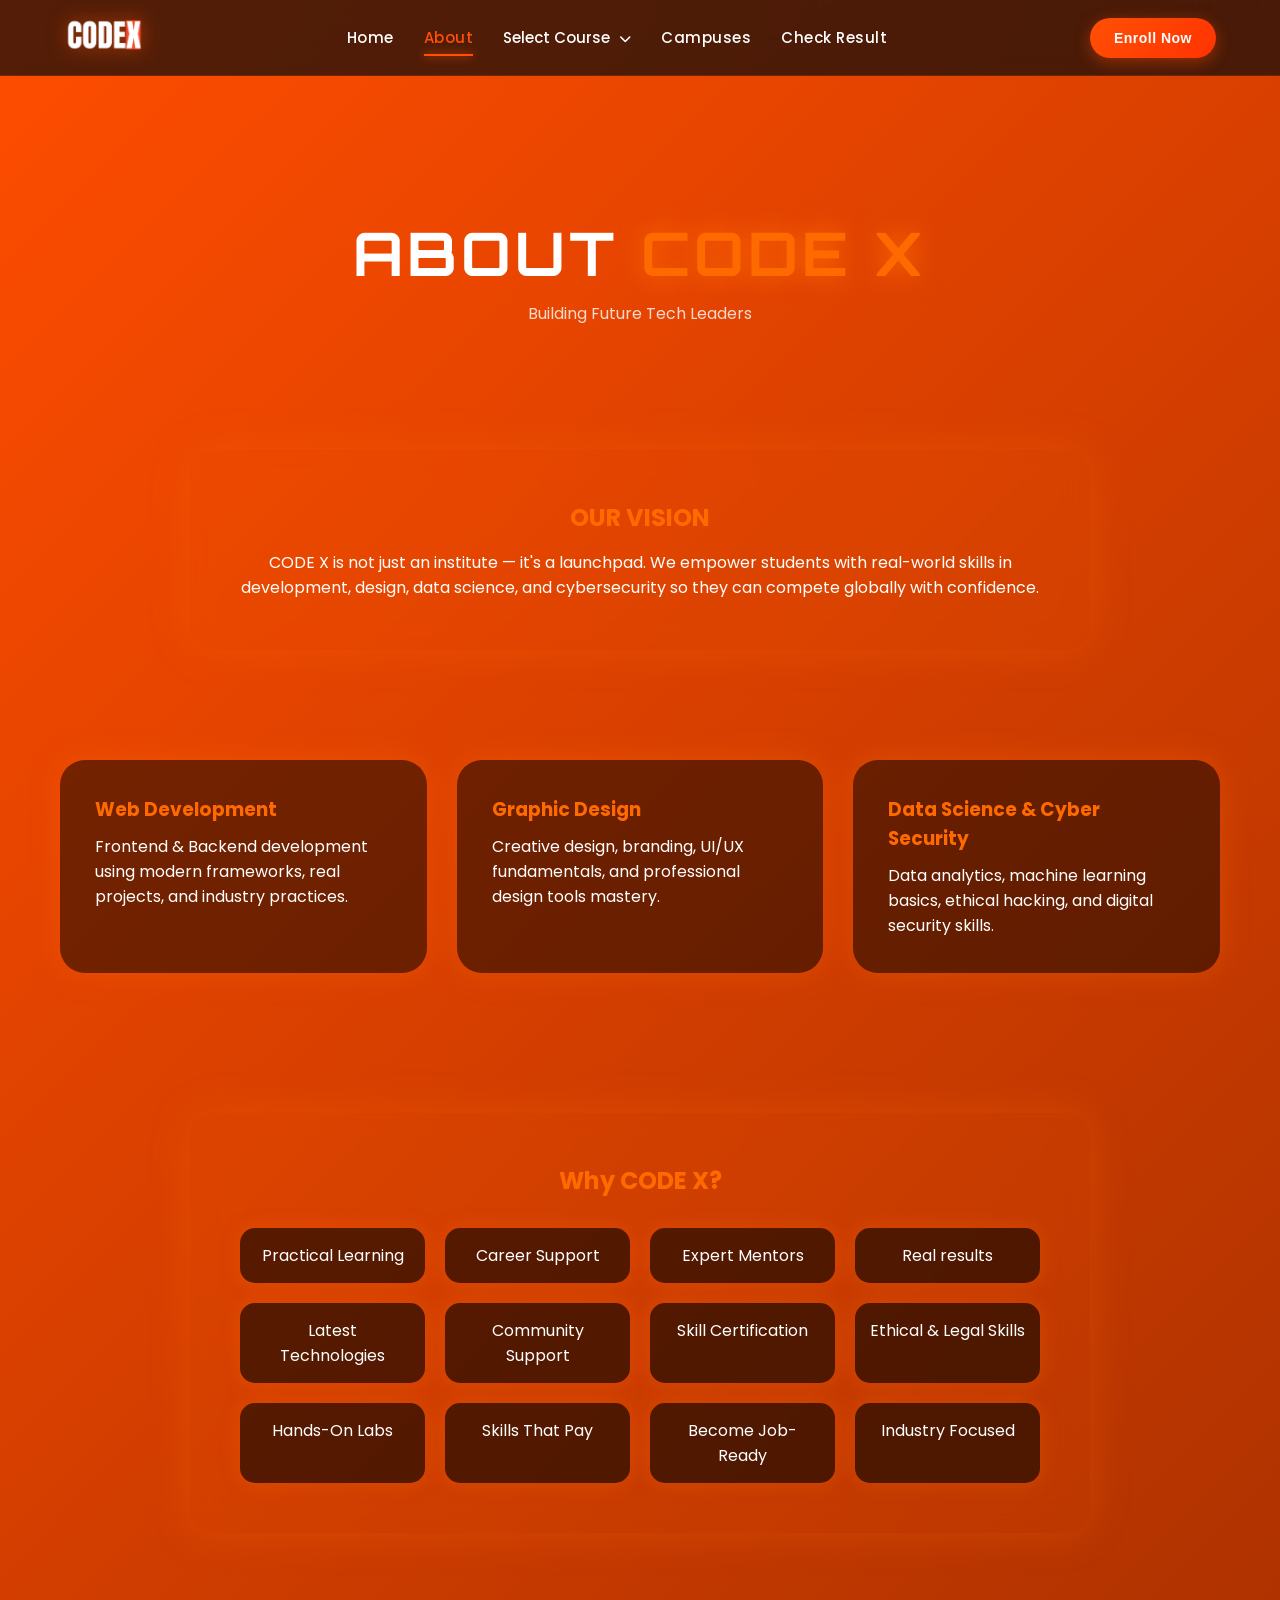
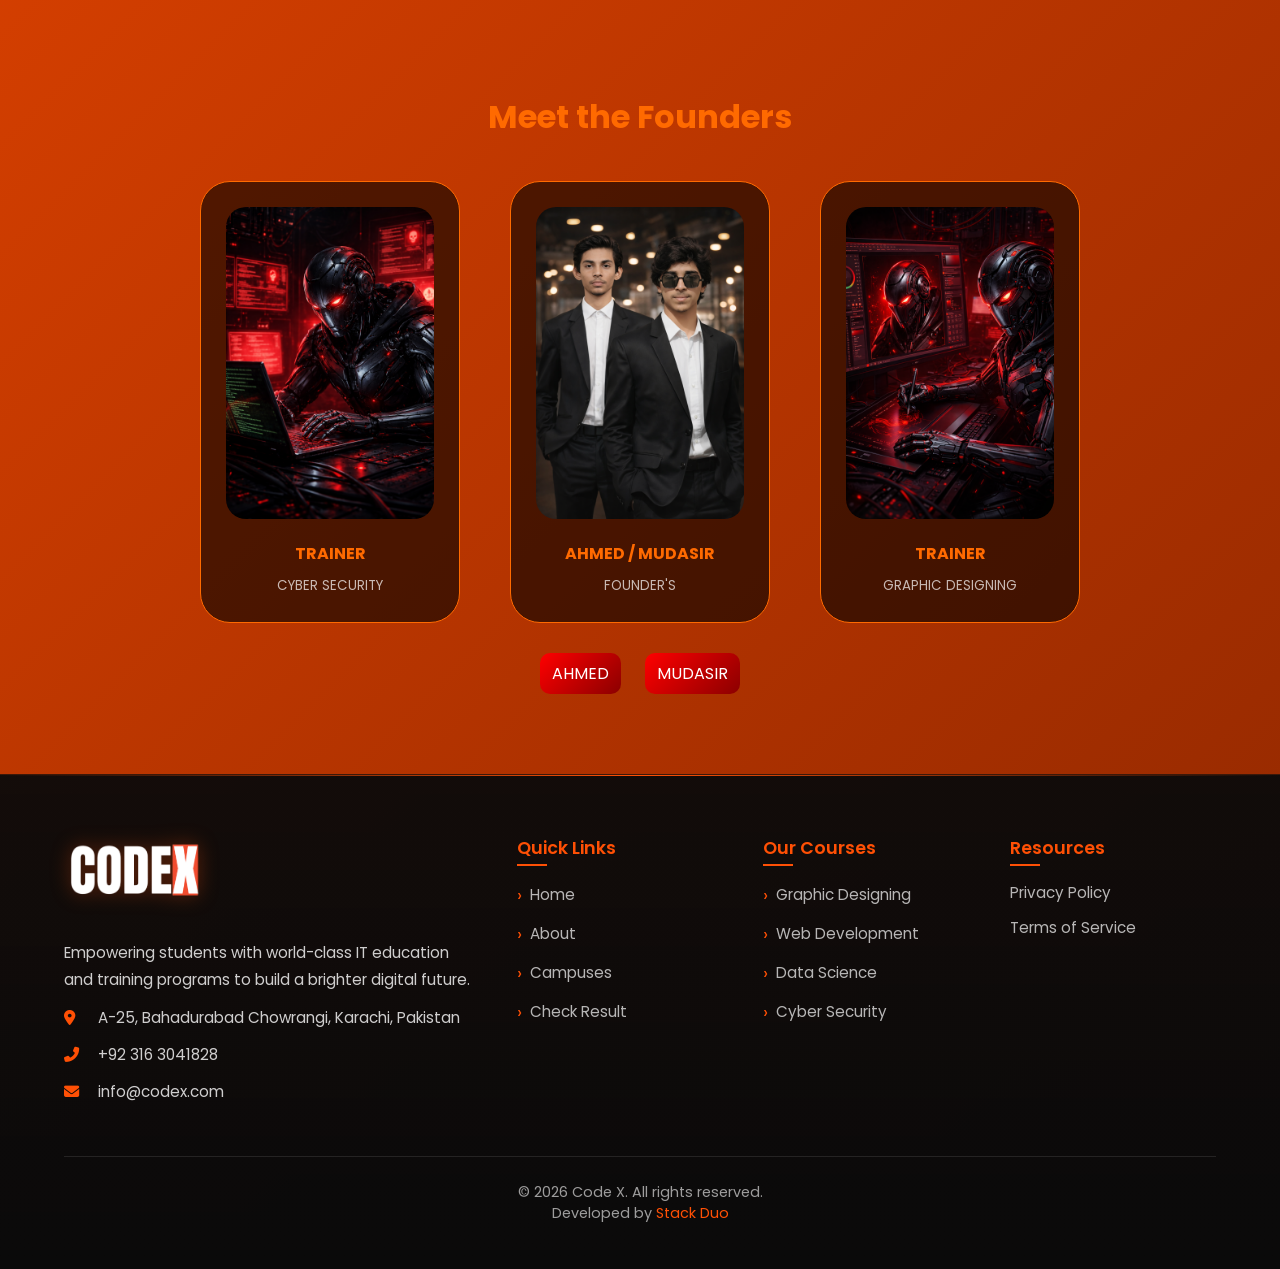
==== commit 388abc9a: "add portfolio links" ====
--- a/about.html
+++ b/about.html
@@ -124,8 +124,8 @@
       </div>
     </div>
 
-    <a href="https://github.com/Ahmed-Qureshi-dev" class="github-btn" target="_blank">AHMED</a>
-    <a href="https://github.com/mudassirakram30" class="github-btn" target="_blank">MUDASIR</a>
+    <a href="https://ahmed-qureshi-three.vercel.app/" class="github-btn" target="_blank">AHMED</a>
+    <a href="https://mudassir-shaikh-dev.vercel.app/" class="github-btn" target="_blank">MUDASIR</a>
   </section>
 
   <footer class="footer">
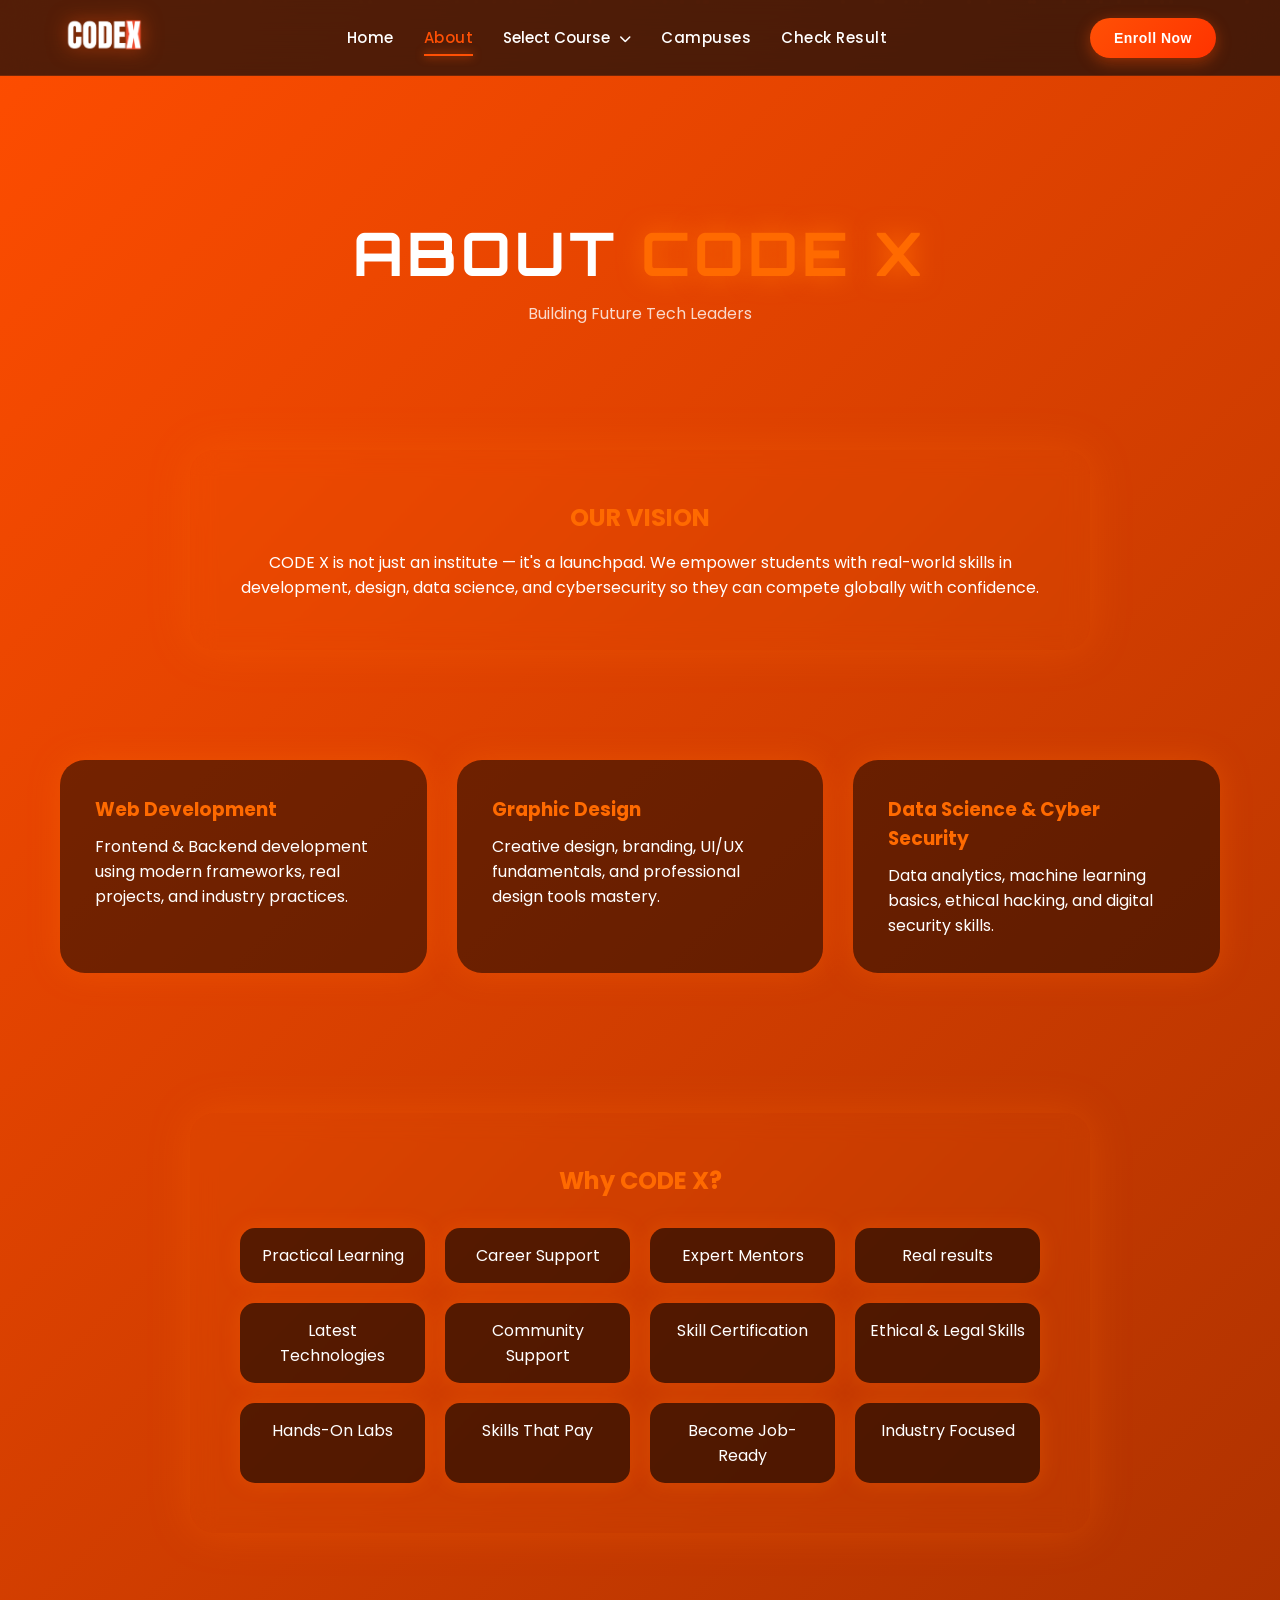
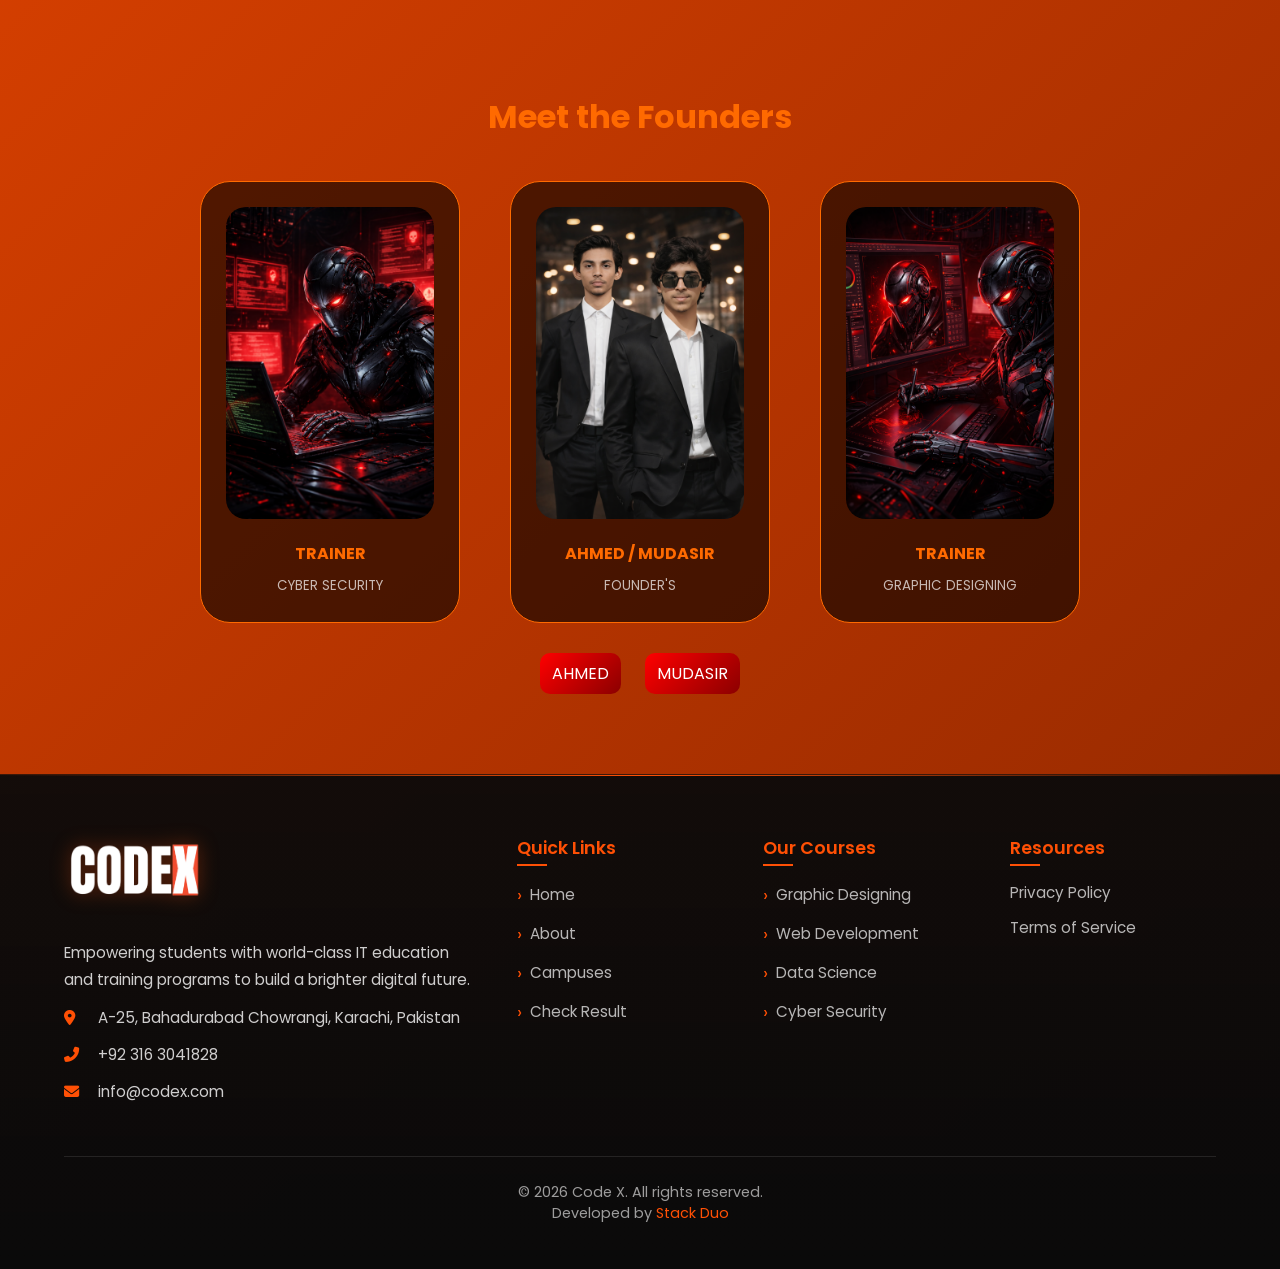
==== commit c9385a8b: "LINK update" ====
--- a/about.html
+++ b/about.html
@@ -125,7 +125,7 @@
     </div>
 
     <a href="https://ahmed-qureshi-three.vercel.app/" class="github-btn" target="_blank">AHMED</a>
-    <a href="https://mudassir-shaikh-dev.vercel.app/" class="github-btn" target="_blank">MUDASIR</a>
+    <a href="https://www.mudassirshaikh.site" class="github-btn" target="_blank">MUDASIR</a>
   </section>
 
   <footer class="footer">
--- a/about.css
+++ b/about.css
@@ -416,7 +416,7 @@
 
 /* ── GitHub buttons ── */
 .github-btn {
-  text-decoration: none;
+  text-decoration: none;  
   color: #fff;
   background: linear-gradient(135deg, #ff0000, #8b0000);
   padding: 8px 12px;
